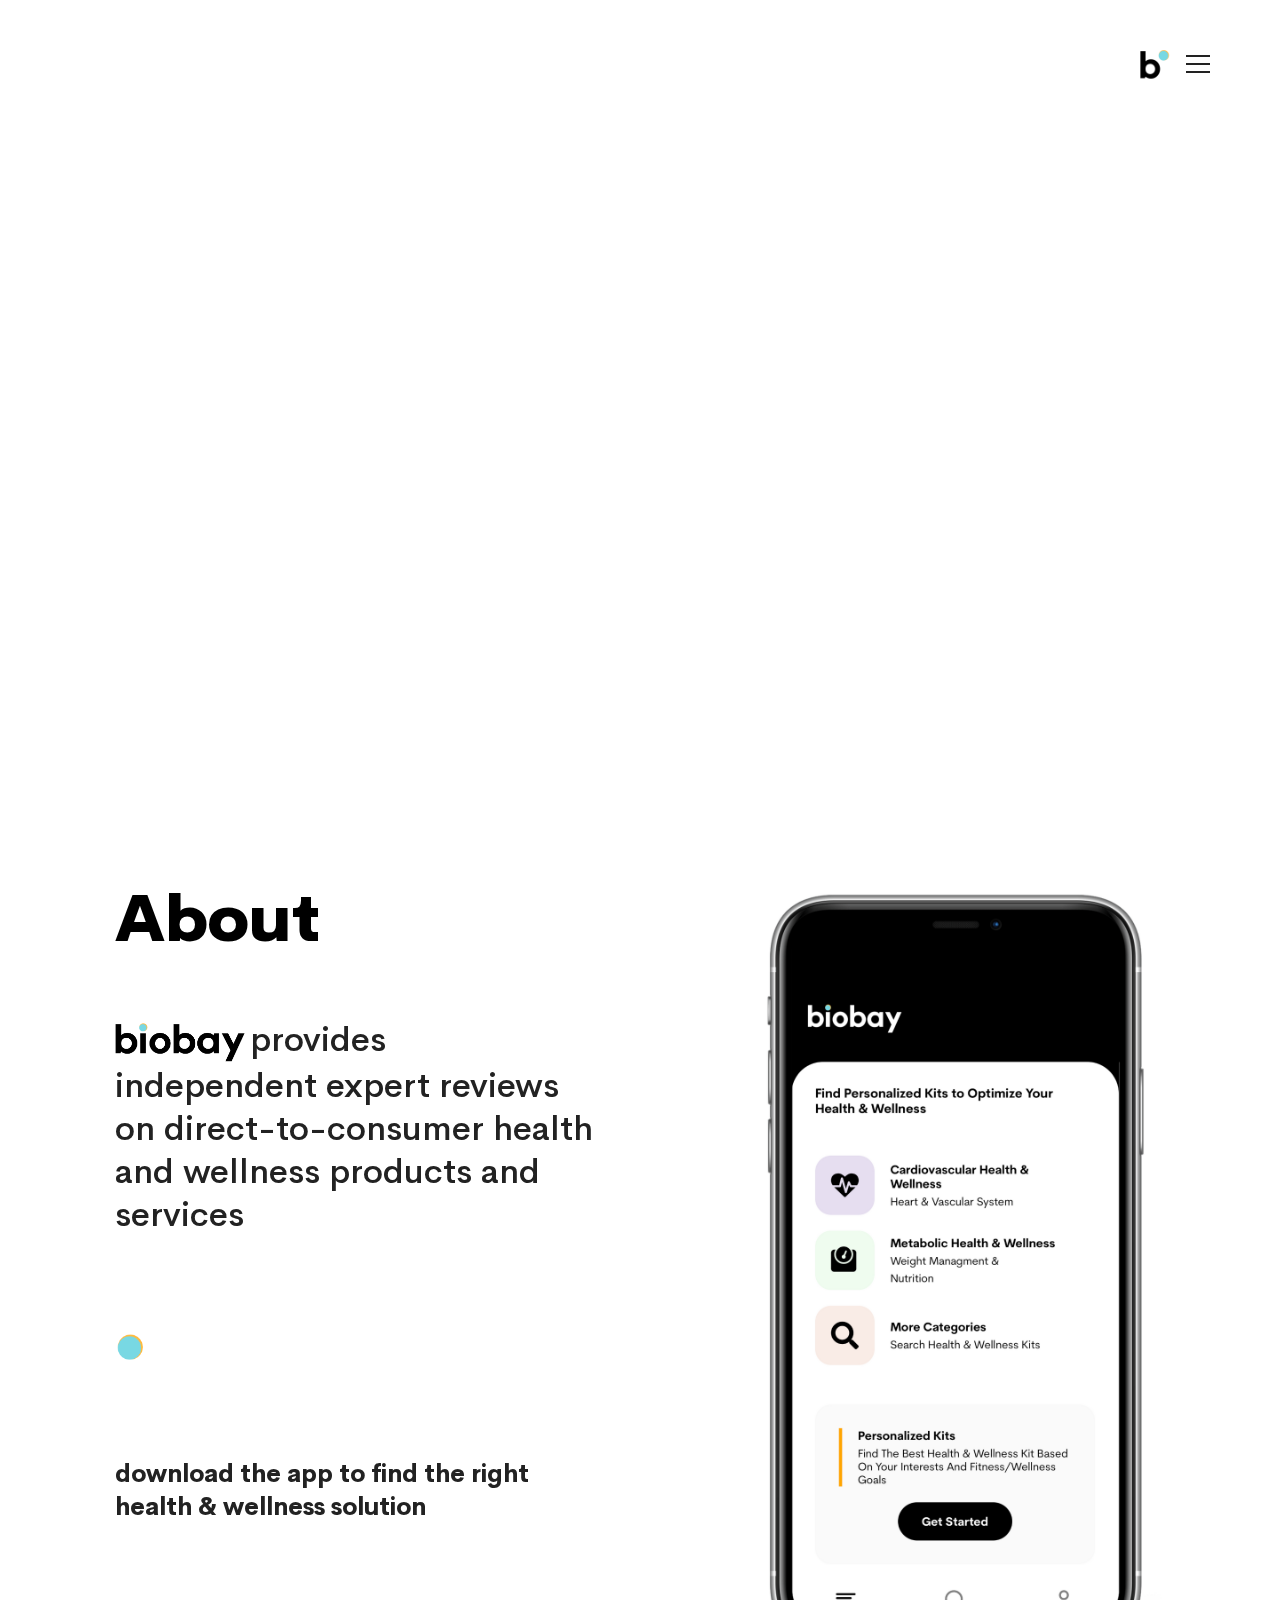
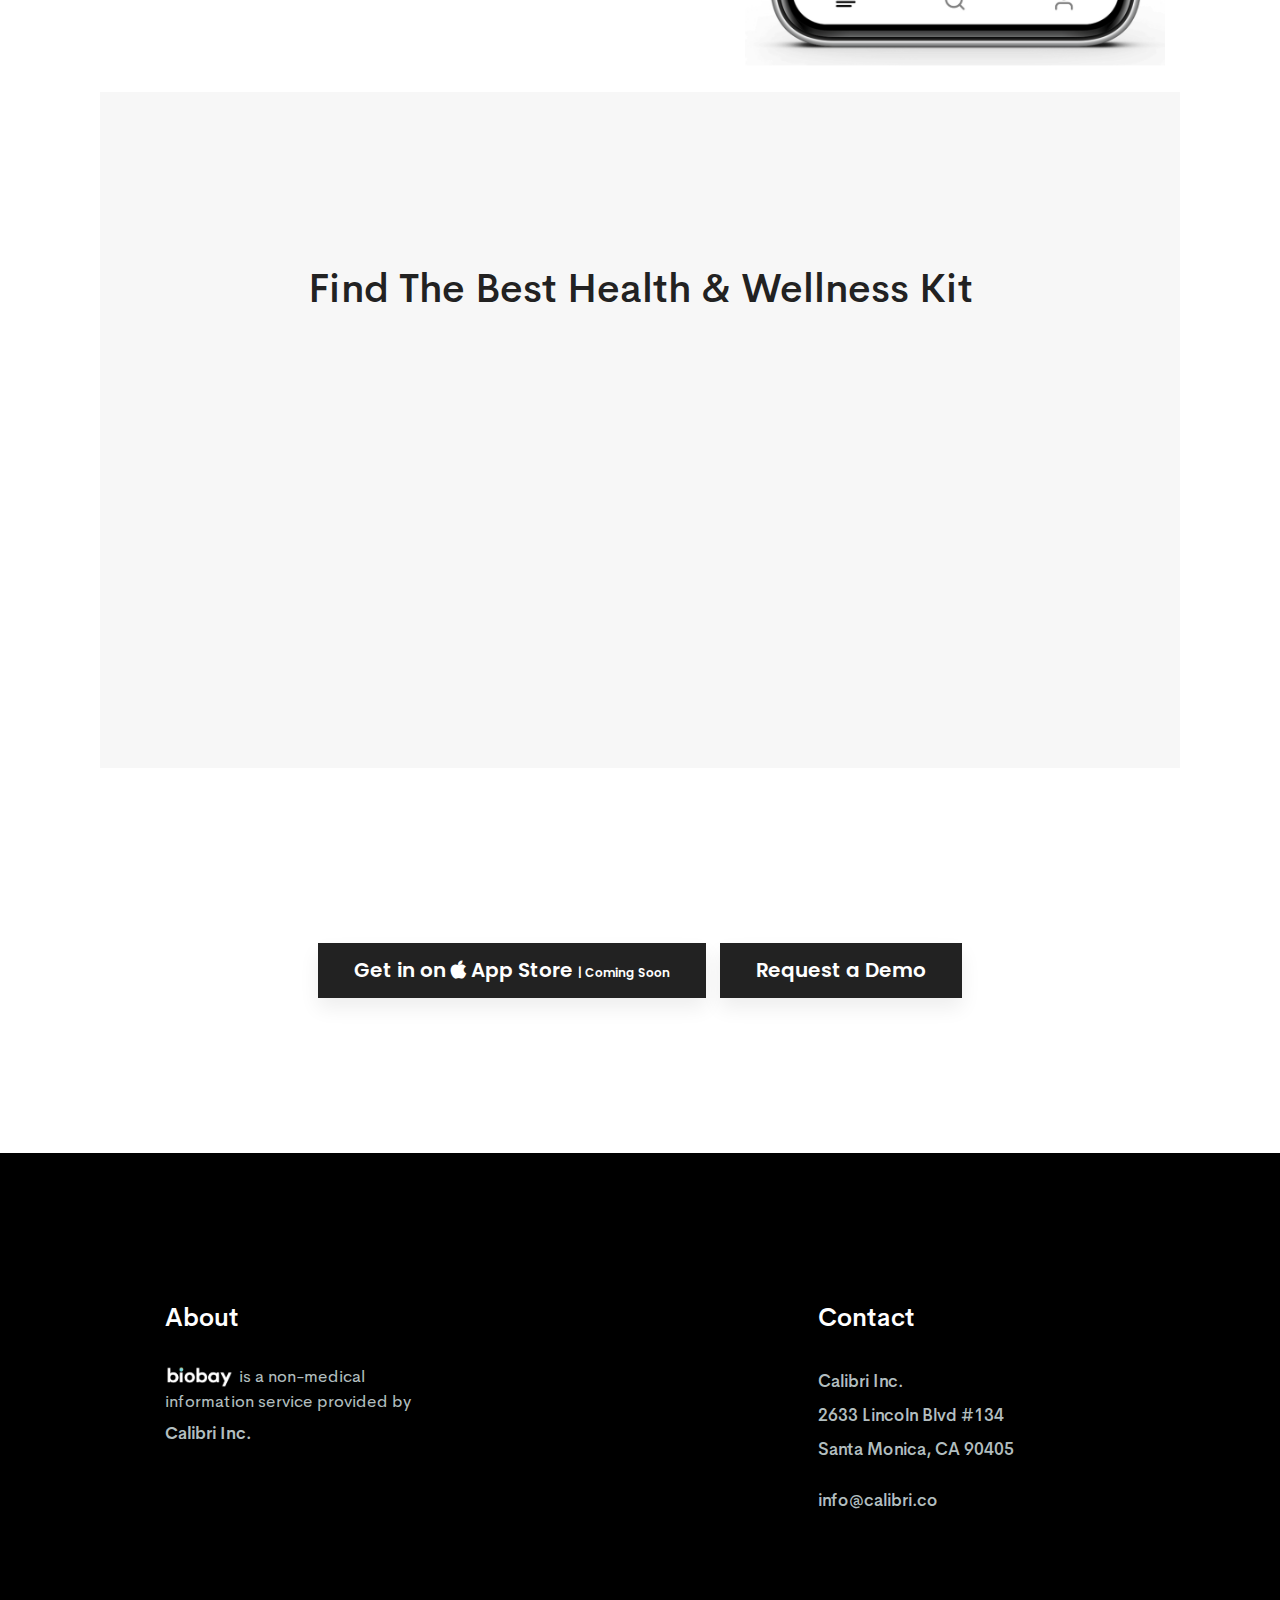
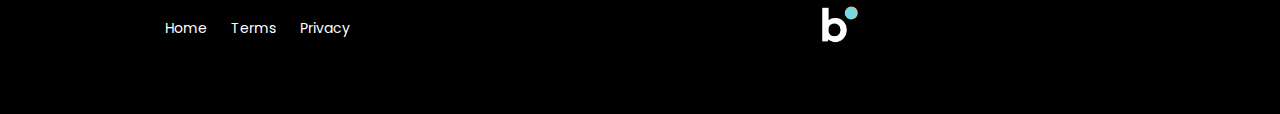
==== index.html @ a36ce8f4 "Update index.html" ====
<!doctype html>
<html class="no-js" lang="zxx">

<head>
    <meta charset="utf-8">
    <meta http-equiv="x-ua-compatible" content="ie=edge">
    <title>biobay</title>
    <meta name="description" content="">
    <meta name="viewport" content="width=device-width, initial-scale=1, shrink-to-fit=no">

    <link rel="shortcut icon" href="img/favicon.ico" type="image/x-icon">
    <link rel="apple-touch-icon" href="img/logo2.png">
    <link href="https://fonts.googleapis.com/css2?family=Montserrat:wght@100;200;300;400;500;600;700;800;900&display=swap" rel="stylesheet">
    <link rel="stylesheet" href="css/bootstrap.min.css">
    <link rel="stylesheet" href="css/revoulation.css">
    <link rel="stylesheet" href="css/plugins.min.css">
    <link rel="stylesheet" href="style.min.css">
</head>

<body class="template-color-10 template-font-3">
    <div id="wrapper" class="wrapper">
      <header class="br_header header-default header-transparent header-bar position-from--top light-logo--version haeder-fixed-width haeder-fixed-150 headroom--sticky headroom headroom--top headroom--bottom header-mega-menu">
            <div class="container-fluid">
                <div class="row">
                    <div class="col-12">
                        <div class="header__wrapper" style='padding:20px'>
                            <div class="header-left">
                            </div>
                              <div class="header-right">
                              <a href="index.html">
                              <img src="img/logo1.png" style="width:40px;height:40px">
                              </a>
                              <div class="manu-hamber hamberger-trigger black-version d-none d-xl-block">
                                    <div>
                                        <i></i>
                                    </div>
                                </div>

                            </div>
                        </div>
                    </div>
                </div>
            </div>
        </header>
        <div class="open-hamberger-wrapper d-none d-lg-block"  style="margin-left:50%;background:black" >
            <div class="page-close light-version"></div>
            <div class="header-default light-logo--version poss_relative">
                <div class="mainmenu-wrapper">
                    <nav class="page_nav">
                    </nav>
                </div>
            </div>
            <div class="offcanvas-extra-info mt--150">
                <div class="row align-items-end">
                    <div class="col-lg-10">
                        <div class="info">
                            <div class="bk-hover mb--40">
                                <h5 class="heading heading-h5 text-white" style="font-size: 45px; line-height: 50px; font-weight: 600;"> About</h5>
                                <div class="bkseparator--20"></div><br><br>
                                <p class="bk_pra font-16" style="font-size: 20px; line-height: 30px; font-weight: 400;font-family:CerebriSans;;color:rgba(228, 244, 246,0.8)"><img src="img/bio.png" style="width:100px;height:33px; position:relative; top:-2px; padding-right:5px"> is a non-medical information service providing independent expert reviews on direct-to-consumer health and wellness products and services.  </p>

                            </div>
                            <br><br>
                            <div class="bk-hover mb--40">
                                <h5 class="heading heading-h5 text-white" style="font-size: 45px; font-family:CerebriSans;line-height: 50px; font-weight: 600;">Contact Us</h5>
                                <div class="bkseparator--20"></div><br><br>
                                <p style="font-size:17px;font-family:CerebriSans; ; color:rgba(228, 244, 246,0.8) ">Calibri Inc.<br> 2633 Lincoln Blvd #134<br> Santa Monica, CA 90405</p>
                                <p class="bk_pra font-16" ><a href="mailto:info@calibri.co?subject=Mail" style="font-size: 20px;font-family:CerebriSans; line-height: 30px; font-weight: 400;; color:rgba(228, 244, 246,0.8)">info@calibri.co</a></p>
                            </div>
                        </div>
                    </div>

                    <div class="col-lg-12">
                        <div class="copyright-right ">
                            <br><br><br><br><br><br>
                            <p class="bk_pra font-16"><img src="img/logo2.png" style="width:40px;height:40px"></p>
                        </div>
                    </div>
                </div>
            </div>
        </div>

        <div class="slider-revoluation">
            <div id="rev_slider_12_1_wrapper" class="rev_slider_wrapper fullwidthbanner-container" data-alias="home-onepage"
                data-source="gallery" style="margin:0px auto;background:transparent;padding:0px;margin-top:0px;margin-bottom:0px;">
                <!-- START REVOLUTION SLIDER 5.4.7 fullwidth mode -->
                <div id="rev_slider_12_1" class="rev_slider fullwidthabanner" style="display:none;" data-version="5.4.7">
                    <ul>
                        <!-- SLIDE  -->
                        <li data-index="rs-22" data-transition="fade" data-slotamount="default" data-hideafterloop="0"
                            data-hideslideonmobile="off" data-easein="default" data-easeout="default" data-masterspeed="300"
                            data-rotate="0" data-saveperformance="off" data-title="Slide" data-param1="" data-param2=""
                            data-param3="" data-param4="" data-param5="" data-param6="" data-param7="" data-param8=""
                            data-param9="" data-param10="" data-description="">
                            <!-- MAIN IMAGE -->
                            <img src="img/revoulation/transparent.png" data-bgcolor='#ffffff' style='background:#ffffff'
                                alt="" data-bgposition="center center" data-bgfit="cover" data-bgrepeat="no-repeat"
                                class="rev-slidebg" data-no-retina>
                            <!-- LAYERS -->

                            <!-- LAYER NR. 1 -->
                            <div class="tp-caption scroll-bt-100    smooth-scroll-link rev_group" id="slide-22-layer-5" data-x="['left','left','left','center']"
                                data-hoffset="['150','150','50','0']" data-y="['bottom','bottom','bottom','bottom']"
                                data-voffset="['50','50','50','50']" data-width="175" data-height="36" data-whitespace="normal"
                                data-type="group" data-actions='' data-basealign="slide" data-responsive_offset="off"
                                data-responsive="off" data-frames='[{"delay":1000,"speed":1500,"frame":"0","from":"y:50px;opacity:0;","to":"o:1;","ease":"Power3.easeInOut"},{"delay":"wait","speed":300,"frame":"999","to":"opacity:0;","ease":"Power3.easeInOut"}]'
                                data-margintop="[0,0,0,0]" data-marginright="[0,0,0,0]" data-marginbottom="[0,0,0,0]"
                                data-marginleft="[0,0,0,0]" data-textAlign="['inherit','inherit','inherit','inherit']"
                                data-paddingtop="[0,0,0,0]" data-paddingright="[0,0,0,0]" data-paddingbottom="[0,0,0,0]"
                                data-paddingleft="[0,0,0,0]" style="z-index: 7; min-width: 175px; max-width: 175px; max-width: 36px; max-width: 36px; white-space: normal; font-size: 20px; line-height: 22px; font-weight: 400; color: #ffffff; letter-spacing: 0px;cursor:pointer;text-decoration: none;">
                                <!-- LAYER NR. 2 -->
                                <div class="tp-caption  " id="slide-22-layer-6" data-x="['left','left','left','left']"
                                    data-hoffset="['0','0','0','0']" data-y="['middle','middle','middle','middle']"
                                    data-voffset="['0','0','0','0']" data-width="135" data-height="none"
                                    data-whitespace="normal" data-type="text" data-responsive_offset="off"
                                    data-responsive="off" data-frames='[{"delay":"+0","speed":300,"frame":"0","from":"opacity:0;","to":"o:1;","ease":"Power3.easeInOut"},{"delay":"wait","speed":300,"frame":"999","to":"opacity:0;","ease":"Power3.easeInOut"}]'
                                    data-margintop="[0,0,0,0]" data-marginright="[0,0,0,0]" data-marginbottom="[0,0,0,0]"
                                    data-marginleft="[0,0,0,0]" data-textAlign="['inherit','inherit','inherit','inherit']"
                                    data-paddingtop="[0,0,0,0]" data-paddingright="[0,0,0,0]" data-paddingbottom="[0,0,0,0]"
                                    data-paddingleft="[0,0,0,0]" style="z-index: 8; min-width: 135px; max-width: 135px; white-space: normal; font-size: 18px; line-height: 25px; font-weight: 600; color: #222222; letter-spacing: 0px;">scroll for
                                     more </div>

                                <!-- LAYER NR. 3 -->
                                <div class="tp-caption  " id="slide-22-layer-7" data-x="['right','right','right','right']"
                                    data-hoffset="['0','0','0','0']" data-y="['middle','middle','middle','middle']"
                                    data-voffset="['0','0','0','0']" data-width="none" data-height="none"
                                    data-whitespace="normal" data-type="image" data-responsive_offset="off"
                                    data-responsive="off" data-frames='[{"delay":"+0","speed":300,"frame":"0","from":"opacity:0;","to":"o:1;","ease":"Power3.easeInOut"},{"delay":"wait","speed":300,"frame":"999","to":"opacity:0;","ease":"Power3.easeInOut"}]'
                                    data-margintop="[0,0,0,0]" data-marginright="[0,0,0,0]" data-marginbottom="[0,0,0,0]"
                                    data-marginleft="[0,0,0,0]" data-textAlign="['inherit','inherit','inherit','inherit']"
                                    data-paddingtop="[0,0,0,0]" data-paddingright="[0,0,0,0]" data-paddingbottom="[0,0,0,0]"
                                    data-paddingleft="[0,0,0,0]" style="z-index: 9;"><img src="img/revoulation/dark-mouse-icon.png"
                                        alt="" data-ww="['22px','22px','22px','22px']" data-hh="['36px','36px','36px','36px']"
                                        data-no-retina> </div>
                            </div>

                            <!-- LAYER NR. 4 -->
                            <div class="tp-caption     rev_group" id="slide-22-layer-9" data-x="['right','right','right','right']"
                                data-hoffset="['150','150','30','30']" data-y="['top','top','top','top']" data-voffset="['150','150','150','205']"
                                data-width="199" data-height="151" data-whitespace="nowrap" data-type="group"
                                data-basealign="slide" data-responsive_offset="off" data-responsive="off" data-frames='[{"delay":800,"speed":1500,"frame":"0","from":"y:50px;opacity:0;","to":"o:1;","ease":"Power3.easeInOut"},{"delay":"wait","speed":300,"frame":"999","to":"opacity:0;","ease":"Power3.easeInOut"}]'
                                data-margintop="[0,0,0,0]" data-marginright="[0,0,0,0]" data-marginbottom="[0,0,0,0]"
                                data-marginleft="[0,0,0,0]" data-textAlign="['inherit','inherit','inherit','inherit']"
                                data-paddingtop="[0,0,0,0]" data-paddingright="[0,0,0,0]" data-paddingbottom="[0,0,0,0]"
                                data-paddingleft="[0,0,0,0]" style="z-index: 10; min-width: 199px; max-width: 199px; max-width: 151px; max-width: 151px; white-space: nowrap; font-size: 20px; line-height: 22px; font-weight: 400; color: #ffffff; letter-spacing: 0px;">
                                <!-- LAYER NR. 5 -->



                            </div>

                            <!-- LAYER NR. 7 -->
                            <div class="tp-caption   tp-resizeme" id="slide-22-layer-12" data-x="['right','right','right','right']"
                                data-hoffset="['62','51','40','40']" data-y="['top','top','top','top']" data-voffset="['-440','-243','-213','-213']"
                                data-width="none" data-height="none" data-whitespace="nowrap" data-type="image"
                                data-basealign="slide" data-responsive_offset="on" data-frames='[{"delay":350,"speed":1500,"frame":"0","from":"y:-50px;opacity:0;","to":"o:1;","ease":"Power3.easeInOut"},{"delay":"wait","speed":300,"frame":"999","to":"opacity:0;","ease":"Power3.easeInOut"}]'
                                data-textAlign="['inherit','inherit','inherit','inherit']" data-paddingtop="[0,0,0,0]"
                                data-paddingright="[0,0,0,0]" data-paddingbottom="[0,0,0,0]" data-paddingleft="[0,0,0,0]"
                                style="z-index: 5;"><img src="img/revoulation/slider-home-onepage-slide-01-image-02.png"
                                    alt="" data-ww="['1414px','825px','748px','748px']" data-hh="['958px','559px','507px','507px']"
                                    data-no-retina>
                            </div>

                            <!-- LAYER NR. 8 -->
                            <div class="tp-caption   tp-resizeme" id="slide-22-layer-4" data-x="['center','center','center','center']"
                                data-hoffset="['1','1','1','1']" data-y="['middle','middle','middle','middle']"
                                data-voffset="['0','0','0','0']" data-width="none" data-height="none" data-whitespace="normal"
                                data-type="image" data-basealign="slide" data-responsive_offset="on" data-frames='[{"delay":350,"speed":1500,"frame":"0","from":"z:0;rX:0;rY:0;rZ:0;sX:0.9;sY:0.9;skX:0;skY:0;opacity:0;","to":"o:1;","ease":"Power3.easeInOut"},{"delay":"wait","speed":300,"frame":"999","to":"opacity:0;","ease":"Power3.easeInOut"}]'
                                data-textAlign="['inherit','inherit','inherit','inherit']" data-paddingtop="[0,0,0,0]"
                                data-paddingright="[0,0,0,0]" data-paddingbottom="[0,0,0,0]" data-paddingleft="[0,0,0,0]"
                                style="z-index: 6;">
                                <!-- <div class="rs-looped rs-wave" data-speed="2" data-angle="0" data-radius="10" -->
                                    <!-- data-origin="50% 50%"><img src="img/revoulation/slider-home-onepage-slide-01-image-01.png" -->
                                        <!-- alt="" data-ww="['703px','346px','346px','346px']" data-hh="['703px','346px','346px','346px']" -->
                                        <!-- data-no-retina> -->
                                <!-- </div> -->
                            </div>

                            <!-- LAYER NR. 9 -->
                            <div class="tp-caption  " id="slide-22-layer-3" data-x="['left','left','left','left']"
                                data-hoffset="['150','150','30','49']" data-y="['top','top','top','top']" data-voffset="['125','125','125','66']"
                                data-fontsize="['120','90','60','40']" data-lineheight="['150','112','75','50']"
                                data-width="['470','470','288','288']" data-height="none" data-whitespace="normal"
                                data-type="text" data-basealign="slide" data-responsive_offset="off" data-responsive="off"
                                data-frames='[{"delay":600,"speed":1500,"frame":"0","from":"x:-50px;opacity:0;","to":"o:1;","ease":"Power3.easeInOut"},{"delay":"wait","speed":300,"frame":"999","to":"opacity:0;","ease":"Power3.easeInOut"}]'
                                data-textAlign="['inherit','inherit','inherit','inherit']" data-paddingtop="[0,0,0,0]"
                                data-paddingright="[0,0,0,0]" data-paddingbottom="[0,0,0,0]" data-paddingleft="[0,0,0,0]"
                                style="z-index: 13; "><img src="img/biobay2.png" data-ww="['400px','400px','400px','400px']" data-hh="['135px','135px','135px','135px']"
                                data-no-retina>
                                </div>

                            <!-- LAYER NR. 10 -->
                            <div class="tp-caption  " id="slide-22-layer-13" data-x="['right','right','right','right']"
                                data-hoffset="['150','150','50','19']" data-y="['bottom','bottom','bottom','bottom']"
                                data-voffset="['190','190','240','239']" data-width="['400','400','360','360']"
                                data-height="none" data-whitespace="normal" data-type="text" data-basealign="slide"
                                data-responsive_offset="off" data-responsive="off" data-frames='[{"delay":1200,"speed":1500,"frame":"0","from":"y:50px;opacity:0;","to":"o:1;","ease":"Power3.easeInOut"},{"delay":"wait","speed":300,"frame":"999","to":"opacity:0;","ease":"Power3.easeInOut"}]'
                                data-textAlign="['right','right','right','right']" data-paddingtop="[0,0,0,0]"
                                data-paddingright="[0,0,0,0]" data-paddingbottom="[0,0,0,0]" data-paddingleft="[0,0,0,0]"
                                style="z-index: 14; min-width: 400px; max-width: 400px; white-space: normal; font-size: 24px; line-height: 33px; font-weight: 700; color: #222222; letter-spacing: 0px;font-family:CerebriSans;">
                                taking control of your health & wellness begins with reliable information</div>

                            <!-- LAYER NR. 11 -->

                        </li>
                    </ul>
                    <div class="tp-bannertimer tp-bottom" style="visibility: hidden !important;"></div>
                </div>
            </div>

        </div>
        <!-- End Slider Area -->

          <main class="page-content">
            <div class="brook-icon-boxes-area plr--100 plr_lg--50 plr_md--50 plr_sm--5" style="background:white">
                <div id ='product'style="background:white" >

                <div class="container" >
                  <div class="row">
                      <div class="col-lg-7 col-md-7" >
                          <div class="content" >
                              <h3 class="heading heading-h6 third-color "><span style="font-size: 65px; line-height: 70px; font-weight: 900;; color:black;font-family:CerebriSans">About</span></h3><br>
                              <div class="title mt--40 mb--50" >
                                  <h3 class="heading heading-h2 " style=";width:80%"> <span  style="font-size: 34px; line-height: 43px; font-weight: 500; color: #222222; letter-spacing: 0px;font-family:CerebriSans">
                                    <img src="img/biobay.png" style="width:135px;height:43px; position:relative; top:-2px; padding-right:5px">provides independent expert reviews on direct-to-consumer health and wellness products and services </span></h3><br> <br> <br> <br>
                                  <div >
                                    <img src="img/ball.png" style="width:30px;height:30px">
                                  </div><br> <br> <br> <br>
                                  <h3 class="heading heading-h2 " style=";width:80%"> <span  style="font-family:CerebriSans; line-height: 33px;letter-spacing: 0px;font-weight: 800;font-size:24px; "> download the app to find the right health & wellness solution</span></h3><br>
                        </div>
                          </div>
                      </div>
                        <!-- <div class="col-lg-2 col-md-2"></div> -->
                      <div class="col-lg-5 col-md-5 d-none d-md-block" >
                           <!-- <div class="thumbnail " > -->
                            <img src="img/phone.png" alt="multi-purpose">
                        <!-- </div> -->
                      </div>
                  </div>
                  </div>
                </div>
            </div>
            <br>
            <!-- Start Icon Boxes -->
            <div class="brook-icon-boxes-area plr--100 plr_lg--50 plr_md--50 plr_sm--5">
                <div class="ptb--150 ptb-md--80 ptb-sm--80 bg_color--15">
                    <div class="container">


                        <div class="row">
                            <div class="col-lg-12">
                                <div class="col-lg-12">
                                    <div class="brook-section-title text-center mb--80">
                                        <!-- <h6 class="heading headin-h6 letter-spacing-3 theme-color CerebriSans-font" ><span style="font-family:CerebriSans; line-height: 33px;letter-spacing: 0px;font-weight: 800;font-size:24px;color:black; color:white; background:black;padding:2px">  features  </span></h6> -->
                                        <div class="bkseparator--25"></div>
                                        <h2 class="heading heading-h2 CerebriSans-font" ><span  style="font-size: 40px; line-height: 43px; font-weight: 500; color: #222222; letter-spacing: 0px;font-family:CerebriSans; text-transform:capitalize">find the best health & wellness kit</span></h2><br>
                                    </div>
                                </div>
                            </div>
                        </div>
                        <div class="row">
                            <div class="col-12">
                                <div class="row">
                                    <!-- Start Single Icon Boxes -->
                                    <div class="col-lg-4 col-md-6 col-sm-6 col-12 wow move-up">
                                        <div class="icon-box text-center no-border bg-transparant plr--50 plr_lg--20 plr_sm--5 plr_md--20">
                                            <div class="inner">
                                                <div class="icon">
                                                  <svg xmlns="http://www.w3.org/2000/svg" width="36" height="36" fill="#fc8621" class="bi bi-journal-check" viewBox="0 0 16 16">
                                                    <path d="M3 0h10a2 2 0 0 1 2 2v12a2 2 0 0 1-2 2H3a2 2 0 0 1-2-2v-1h1v1a1 1 0 0 0 1 1h10a1 1 0 0 0 1-1V2a1 1 0 0 0-1-1H3a1 1 0 0 0-1 1v1H1V2a2 2 0 0 1 2-2z"/>
                                                    <path d="M1 5v-.5a.5.5 0 0 1 1 0V5h.5a.5.5 0 0 1 0 1h-2a.5.5 0 0 1 0-1H1zm0 3v-.5a.5.5 0 0 1 1 0V8h.5a.5.5 0 0 1 0 1h-2a.5.5 0 0 1 0-1H1zm0 3v-.5a.5.5 0 0 1 1 0v.5h.5a.5.5 0 0 1 0 1h-2a.5.5 0 0 1 0-1H1z"/>
                                                    <path fill-rule="evenodd" d="M10.854 6.146a.5.5 0 0 1 0 .708l-3 3a.5.5 0 0 1-.708 0l-1.5-1.5a.5.5 0 1 1 .708-.708L7.5 8.793l2.646-2.647a.5.5 0 0 1 .708 0z"/>
                                                  </svg>
                                                </div>
                                                <div class="content">
                                                    <h5 class="heading heading-h5" style="font-family:CerebriSans; font-size:20px">curated collection of commercially available health & wellness kits and services</h5>

                                                </div>
                                            </div>
                                        </div>
                                    </div>
                                    <!-- End Single Icon Boxes -->

                                    <!-- Start Single Icon Boxes -->
                                    <div class="col-lg-4 col-md-6 col-sm-6 col-12 wow move-up mt_mobile--30">
                                        <div class="icon-box text-center no-border bg-transparant plr--50 plr_lg--20 plr_sm--5 plr_md--20">
                                            <div class="inner">
                                                <div class="icon">
                                                  <svg xmlns="http://www.w3.org/2000/svg" width="36" height="36" fill="#fc8621" class="bi bi-star" viewBox="0 0 16 16">
                                                    <path fill-rule="evenodd" d="M2.866 14.85c-.078.444.36.791.746.593l4.39-2.256 4.389 2.256c.386.198.824-.149.746-.592l-.83-4.73 3.523-3.356c.329-.314.158-.888-.283-.95l-4.898-.696L8.465.792a.513.513 0 0 0-.927 0L5.354 5.12l-4.898.696c-.441.062-.612.636-.283.95l3.523 3.356-.83 4.73zm4.905-2.767l-3.686 1.894.694-3.957a.565.565 0 0 0-.163-.505L1.71 6.745l4.052-.576a.525.525 0 0 0 .393-.288l1.847-3.658 1.846 3.658a.525.525 0 0 0 .393.288l4.052.575-2.906 2.77a.564.564 0 0 0-.163.506l.694 3.957-3.686-1.894a.503.503 0 0 0-.461 0z"/>
                                                  </svg>
                                                </div>
                                                <div class="content">
                                                    <h5 class="heading heading-h5" style="font-family:CerebriSans; font-size:20px; ">evaluated by PhD-level scientists, <br>reviewed by fellow consumers</h5>
                                                </div>
                                            </div>
                                        </div>
                                    </div>
                                    <!-- End Single Icon Boxes -->

                                    <!-- Start Single Icon Boxes -->
                                    <div class="col-lg-4 col-md-6 col-sm-6 col-12 wow move-up mt_sm--30">
                                        <div class="icon-box text-center no-border bg-transparant plr--50 plr_lg--20 plr_sm--5 plr_md--20">
                                            <div class="inner">
                                                <div class="icon">
                                                  <svg xmlns="http://www.w3.org/2000/svg" width="36" height="36" fill="#fc8621" class="bi bi-person-bounding-box" viewBox="0 0 16 16">
                                                    <path fill-rule="evenodd" d="M1.5 1a.5.5 0 0 0-.5.5v3a.5.5 0 0 1-1 0v-3A1.5 1.5 0 0 1 1.5 0h3a.5.5 0 0 1 0 1h-3zM11 .5a.5.5 0 0 1 .5-.5h3A1.5 1.5 0 0 1 16 1.5v3a.5.5 0 0 1-1 0v-3a.5.5 0 0 0-.5-.5h-3a.5.5 0 0 1-.5-.5zM.5 11a.5.5 0 0 1 .5.5v3a.5.5 0 0 0 .5.5h3a.5.5 0 0 1 0 1h-3A1.5 1.5 0 0 1 0 14.5v-3a.5.5 0 0 1 .5-.5zm15 0a.5.5 0 0 1 .5.5v3a1.5 1.5 0 0 1-1.5 1.5h-3a.5.5 0 0 1 0-1h3a.5.5 0 0 0 .5-.5v-3a.5.5 0 0 1 .5-.5z"/>
                                                    <path fill-rule="evenodd" d="M3 14s-1 0-1-1 1-4 6-4 6 3 6 4-1 1-1 1H3zm5-6a3 3 0 1 0 0-6 3 3 0 0 0 0 6z"/>
                                                  </svg>
                                                </div>
                                                <div class="content">
                                                    <h5 class="heading heading-h5" style="font-family:CerebriSans; font-size:20px">personalized selection of health & wellness kits that mach your interest and fitness goals <br></h5>
                                                </div>
                                            </div>
                                        </div>
                                    </div>
                                    <!-- End Single Icon Boxes -->
                                </div>
                            </div>
                        </div>
                    </div>
                </div>
            </div>
            <!-- End Icon Boxes -->




            <div class="brook-testimonial-area ptb--150 ptb-md--80 ptb-sm--80 slick-arrow-hover" >

                  <div class="col-md-12" align="center" style="margin-top:20px;" id='download'>
                    <a class="brook-btn bk-btn-dark btn-sd-size  space-between" href="#"><span style="font-size:20px; color:white ">Get in on <i class="fab fa-apple"></i>
                      App Store <span style="font-size:12px">| Coming Soon</span><span></a>
                    <a class="brook-btn bk-btn-dark btn-sd-size space-between" href="mailto:info@calibri.co?subject=Demo" ><span style="font-size:20px; color:white ">Request a Demo </span></a></div>
            </div>
            </main>

            <footer id="bk-footer" class="page-footer bg_color--3 pl--150 pr--150 pl_lg--30 pr_lg--30 pl_md--30 pr_md--30 pl_sm--5 pr_sm--5">
              <div class="bk-footer-inner pt--150 pb--30 pt_sm--100">
                  <div class="container">
                      <div class="row">
                          <div class="col-lg-8 col-md-8 col-sm-8 col-12">
                              <div class="footer-widget text-var--2">
                                  <h2 class="widgettitle" style="font-size:25px; font-family:CerebriSans; ">About</h2>
                                  <p style="font-size:17px; font-family:CerebriSans;  color:rgba(228, 244, 246,0.8) "><img src="img/bio.png" style="width:70px;height:23px; position:relative; top:-2px; padding-right:2px"> is a non-medical <br>information service provided by<br> <a href='https://calibri.co/' style="font-size:17px; line-height: 40px; font-weight:600; color:rgba(228, 244, 246,0.8) ">Calibri Inc.</a></p>
                                </div>
                          </div>
                          <div class="col-lg-4 col-md-4 col-sm-4 col-12 mt_md--40 mt_sm--40">
                              <div class="footer-widget text-var--2 menu--contact">
                                  <h2 class="widgettitle"style="font-size:25px; font-family:CerebriSans; ">Contact</h2>
                                  <div class="footer-address">
                                      <div class="bk-hover">
                                          <p style="font-size:17px;font-family:CerebriSans; ; color:rgba(228, 244, 246,0.8) ">Calibri Inc.<br> 2633 Lincoln Blvd #134<br> Santa Monica, CA 90405</p>
                                          <br>
                                          <p > <a href="mailto:info@calibri.co?subject=Mail" style="font-size:17px;font-family:CerebriSans  ; color:rgba(228, 244, 246,0.8) ">info@calibri.co</a></p>
                                      </div>
                                  </div>
                              </div>
                          </div>
                    </div>
                  </div>
              </div>
                <div class="copyright ptb--50 text-var-2">
                  <div class="container">
                      <div class="row align-items-center">
                          <div class="col-lg-8 col-md-8 col-sm-12 col-12">
                              <div class="copyright-left text-md-left text-center">
                                  <ul class="bk-copyright-menu d-flex bk-hover justify-content-center justify-content-md-start flex-wrap flex-sm-nowrap" style=" ">
                                      <li><a href="index.html">Home</a></li>
                                      <li><a href="terms.html">Terms</a></li>
                                      <li><a href="privacy.html">Privacy</a></li>
                                  </ul>
                              </div>
                          </div>
                          <div class="col-lg-4 col-md-4 col-sm-12 col-12">
                              <div  align='left'>
                                  <p><img src="img/logox.png" style="width:50px;height:50px; position:relative;left:-5px"></p>
                              </div>
                          </div>
                      </div>
                  </div>
              </div>
          </footer>
      </div>

    <script src="js/vendor/vendor.min.js"></script>
    <script src="js/plugins.min.js"></script>
    <script src="js/revolution.tools.min.js"></script>
    <script src="js/revolution.extension.min.js"></script>
    <script src="js/main.js"></script>
    <script src="js/revoulation.js"></script>

</body>
</html>
---- css/revoulation.css ----
/*-----------------------------------------------------------------------------

-	Revolution Slider 5.0 Default Style Settings -

Screen Stylesheet

version:   	5.4.5
date:      	15/05/17
author:		themepunch
email:     	info@themepunch.com
website:   	http://www.themepunch.com
-----------------------------------------------------------------------------*/
#debungcontrolls,.debugtimeline{width:100%;box-sizing:border-box}.rev_column,.rev_column .tp-parallax-wrap,.tp-svg-layer svg{vertical-align:top}#debungcontrolls{z-index:100000;position:fixed;bottom:0;height:auto;background:rgba(0,0,0,.6);padding:10px}.debugtimeline{height:10px;position:relative;margin-bottom:3px;display:none;white-space:nowrap}.debugtimeline:hover{height:15px}.the_timeline_tester{background:#e74c3c;position:absolute;top:0;left:0;height:100%;width:0}.rs-go-fullscreen{position:fixed!important;width:100%!important;height:100%!important;top:0!important;left:0!important;z-index:9999999!important;background:#fff!important}.debugtimeline.tl_slide .the_timeline_tester{background:#f39c12}.debugtimeline.tl_frame .the_timeline_tester{background:#3498db}.debugtimline_txt{color:#fff;font-weight:400;font-size:7px;position:absolute;left:10px;top:0;white-space:nowrap;line-height:10px}.rtl{direction:rtl}@font-face{font-family:revicons;src:url(../fonts/revicons/revicons.eot?5510888);src:url(../fonts/revicons/revicons.eot?5510888#iefix) format('embedded-opentype'),url(../fonts/revicons/revicons.woff?5510888) format('woff'),url(../fonts/revicons/revicons.ttf?5510888) format('truetype'),url(../fonts/revicons/revicons.svg?5510888#revicons) format('svg');font-weight:400;font-style:normal}[class*=" revicon-"]:before,[class^=revicon-]:before{font-family:revicons;font-style:normal;font-weight:400;speak:none;display:inline-block;text-decoration:inherit;width:1em;margin-right:.2em;text-align:center;font-variant:normal;text-transform:none;line-height:1em;margin-left:.2em}.revicon-search-1:before{content:'\e802'}.revicon-pencil-1:before{content:'\e831'}.revicon-picture-1:before{content:'\e803'}.revicon-cancel:before{content:'\e80a'}.revicon-info-circled:before{content:'\e80f'}.revicon-trash:before{content:'\e801'}.revicon-left-dir:before{content:'\e817'}.revicon-right-dir:before{content:'\e818'}.revicon-down-open:before{content:'\e83b'}.revicon-left-open:before{content:'\e819'}.revicon-right-open:before{content:'\e81a'}.revicon-angle-left:before{content:'\e820'}.revicon-angle-right:before{content:'\e81d'}.revicon-left-big:before{content:'\e81f'}.revicon-right-big:before{content:'\e81e'}.revicon-magic:before{content:'\e807'}.revicon-picture:before{content:'\e800'}.revicon-export:before{content:'\e80b'}.revicon-cog:before{content:'\e832'}.revicon-login:before{content:'\e833'}.revicon-logout:before{content:'\e834'}.revicon-video:before{content:'\e805'}.revicon-arrow-combo:before{content:'\e827'}.revicon-left-open-1:before{content:'\e82a'}.revicon-right-open-1:before{content:'\e82b'}.revicon-left-open-mini:before{content:'\e822'}.revicon-right-open-mini:before{content:'\e823'}.revicon-left-open-big:before{content:'\e824'}.revicon-right-open-big:before{content:'\e825'}.revicon-left:before{content:'\e836'}.revicon-right:before{content:'\e826'}.revicon-ccw:before{content:'\e808'}.revicon-arrows-ccw:before{content:'\e806'}.revicon-palette:before{content:'\e829'}.revicon-list-add:before{content:'\e80c'}.revicon-doc:before{content:'\e809'}.revicon-left-open-outline:before{content:'\e82e'}.revicon-left-open-2:before{content:'\e82c'}.revicon-right-open-outline:before{content:'\e82f'}.revicon-right-open-2:before{content:'\e82d'}.revicon-equalizer:before{content:'\e83a'}.revicon-layers-alt:before{content:'\e804'}.revicon-popup:before{content:'\e828'}.rev_slider_wrapper{position:relative;z-index:0;width:100%}.rev_slider{position:relative;overflow:visible}.entry-content .rev_slider a,.rev_slider a{box-shadow:none}.tp-overflow-hidden{overflow:hidden!important}.group_ov_hidden{overflow:hidden}.rev_slider img,.tp-simpleresponsive img{max-width:none!important;transition:none;margin:0;padding:0;border:none}.rev_slider .no-slides-text{font-weight:700;text-align:center;padding-top:80px}.rev_slider>ul,.rev_slider>ul>li,.rev_slider>ul>li:before,.rev_slider_wrapper>ul,.tp-revslider-mainul>li,.tp-revslider-mainul>li:before,.tp-simpleresponsive>ul,.tp-simpleresponsive>ul>li,.tp-simpleresponsive>ul>li:before{list-style:none!important;position:absolute;margin:0!important;padding:0!important;overflow-x:visible;overflow-y:visible;background-image:none;background-position:0 0;text-indent:0;top:0;left:0}.rev_slider>ul>li,.rev_slider>ul>li:before,.tp-revslider-mainul>li,.tp-revslider-mainul>li:before,.tp-simpleresponsive>ul>li,.tp-simpleresponsive>ul>li:before{visibility:hidden}.tp-revslider-mainul,.tp-revslider-slidesli{padding:0!important;margin:0!important;list-style:none!important}.fullscreen-container,.fullwidthbanner-container{padding:0;position:relative}.rev_slider li.tp-revslider-slidesli{position:absolute!important}.tp-caption .rs-untoggled-content{display:block}.tp-caption .rs-toggled-content{display:none}.rs-toggle-content-active.tp-caption .rs-toggled-content{display:block}.rs-toggle-content-active.tp-caption .rs-untoggled-content{display:none}.rev_slider .caption,.rev_slider .tp-caption{position:relative;visibility:hidden;white-space:nowrap;display:block;-webkit-font-smoothing:antialiased!important;z-index:1}.rev_slider .caption,.rev_slider .tp-caption,.tp-simpleresponsive img{-moz-user-select:none;-khtml-user-select:none;-webkit-user-select:none;-o-user-select:none}.rev_slider .tp-mask-wrap .tp-caption,.rev_slider .tp-mask-wrap :last-child,.wpb_text_column .rev_slider .tp-mask-wrap .tp-caption,.wpb_text_column .rev_slider .tp-mask-wrap :last-child{margin-bottom:0}.tp-svg-layer svg{width:100%;height:100%;position:relative}.tp-carousel-wrapper{cursor:url(openhand.cur),move}.tp-carousel-wrapper.dragged{cursor:url(closedhand.cur),move}.tp_inner_padding{box-sizing:border-box;max-height:none!important}.tp-caption.tp-layer-selectable{-moz-user-select:all;-khtml-user-select:all;-webkit-user-select:all;-o-user-select:all}.tp-caption.tp-hidden-caption,.tp-forcenotvisible,.tp-hide-revslider,.tp-parallax-wrap.tp-hidden-caption{visibility:hidden!important;display:none!important}.rev_slider audio,.rev_slider embed,.rev_slider iframe,.rev_slider object,.rev_slider video{max-width:none!important}.tp-element-background{position:absolute;top:0;left:0;width:100%;height:100%;z-index:0}.tp-blockmask,.tp-blockmask_in,.tp-blockmask_out{position:absolute;top:0;left:0;width:100%;height:100%;background:#fff;z-index:1000;transform:scaleX(0) scaleY(0)}.tp-parallax-wrap{transform-style:preserve-3d}.rev_row_zone{position:absolute;width:100%;left:0;box-sizing:border-box;min-height:50px;font-size:0}.rev_column_inner,.rev_slider .tp-caption.rev_row{position:relative;width:100%!important;box-sizing:border-box}.rev_row_zone_top{top:0}.rev_row_zone_middle{top:50%;transform:translateY(-50%)}.rev_row_zone_bottom{bottom:0}.rev_slider .tp-caption.rev_row{display:table;table-layout:fixed;vertical-align:top;height:auto!important;font-size:0}.rev_column{display:table-cell;position:relative;height:auto;box-sizing:border-box;font-size:0}.rev_column_inner{display:block;height:auto!important;white-space:normal!important}.rev_column_bg{width:100%;height:100%;position:absolute;top:0;left:0;z-index:0;box-sizing:border-box;background-clip:content-box;border:0 solid transparent}.tp-caption .backcorner,.tp-caption .backcornertop,.tp-caption .frontcorner,.tp-caption .frontcornertop{height:0;top:0;width:0;position:absolute}.rev_column_inner .tp-loop-wrap,.rev_column_inner .tp-mask-wrap,.rev_column_inner .tp-parallax-wrap{text-align:inherit}.rev_column_inner .tp-mask-wrap{display:inline-block}.rev_column_inner .tp-parallax-wrap,.rev_column_inner .tp-parallax-wrap .tp-loop-wrap,.rev_column_inner .tp-parallax-wrap .tp-mask-wrap{position:relative!important;left:auto!important;top:auto!important;line-height:0}.tp-video-play-button,.tp-video-play-button i{line-height:50px!important;vertical-align:top;text-align:center}.rev_column_inner .rev_layer_in_column,.rev_column_inner .tp-parallax-wrap,.rev_column_inner .tp-parallax-wrap .tp-loop-wrap,.rev_column_inner .tp-parallax-wrap .tp-mask-wrap{vertical-align:top}.rev_break_columns{display:block!important}.rev_break_columns .tp-parallax-wrap.rev_column{display:block!important;width:100%!important}.fullwidthbanner-container{overflow:hidden}.fullwidthbanner-container .fullwidthabanner{width:100%;position:relative}.tp-static-layers{position:absolute;z-index:101;top:0;left:0}.tp-caption .frontcorner{border-left:40px solid transparent;border-right:0 solid transparent;border-top:40px solid #00A8FF;left:-40px}.tp-caption .backcorner{border-left:0 solid transparent;border-right:40px solid transparent;border-bottom:40px solid #00A8FF;right:0}.tp-caption .frontcornertop{border-left:40px solid transparent;border-right:0 solid transparent;border-bottom:40px solid #00A8FF;left:-40px}.tp-caption .backcornertop{border-left:0 solid transparent;border-right:40px solid transparent;border-top:40px solid #00A8FF;right:0}.tp-layer-inner-rotation{position:relative!important}img.tp-slider-alternative-image{width:100%;height:auto}.caption.fullscreenvideo,.rs-background-video-layer,.tp-caption.coverscreenvideo,.tp-caption.fullscreenvideo{width:100%;height:100%;top:0;left:0;position:absolute}.noFilterClass{filter:none!important}.rs-background-video-layer{visibility:hidden;z-index:0}.caption.fullscreenvideo audio,.caption.fullscreenvideo iframe,.caption.fullscreenvideo video,.tp-caption.fullscreenvideo iframe,.tp-caption.fullscreenvideo iframe audio,.tp-caption.fullscreenvideo iframe video{width:100%!important;height:100%!important;display:none}.fullcoveredvideo audio,.fullscreenvideo audio .fullcoveredvideo video,.fullscreenvideo video{background:#000}.fullcoveredvideo .tp-poster{background-position:center center;background-size:cover;width:100%;height:100%;top:0;left:0}.videoisplaying .html5vid .tp-poster{display:none}.tp-video-play-button{background:#000;background:rgba(0,0,0,.3);border-radius:5px;position:absolute;top:50%;left:50%;color:#FFF;margin-top:-25px;margin-left:-25px;cursor:pointer;width:50px;height:50px;box-sizing:border-box;display:inline-block;z-index:4;opacity:0;transition:opacity .3s ease-out!important}.tp-audio-html5 .tp-video-play-button,.tp-hiddenaudio{display:none!important}.tp-caption .html5vid{width:100%!important;height:100%!important}.tp-video-play-button i{width:50px;height:50px;display:inline-block;font-size:40px!important}.rs-fullvideo-cover,.tp-dottedoverlay,.tp-shadowcover{height:100%;top:0;left:0;position:absolute}.tp-caption:hover .tp-video-play-button{opacity:1;display:block}.tp-caption .tp-revstop{display:none;border-left:5px solid #fff!important;border-right:5px solid #fff!important;margin-top:15px!important;line-height:20px!important;vertical-align:top;font-size:25px!important}.tp-seek-bar,.tp-video-button,.tp-volume-bar{outline:0;line-height:12px;margin:0;cursor:pointer}.videoisplaying .revicon-right-dir{display:none}.videoisplaying .tp-revstop{display:inline-block}.videoisplaying .tp-video-play-button{display:none}.fullcoveredvideo .tp-video-play-button{display:none!important}.fullscreenvideo .fullscreenvideo audio,.fullscreenvideo .fullscreenvideo video{object-fit:contain!important}.fullscreenvideo .fullcoveredvideo audio,.fullscreenvideo .fullcoveredvideo video{object-fit:cover!important}.tp-video-controls{position:absolute;bottom:0;left:0;right:0;padding:5px;opacity:0;transition:opacity .3s;background-image:linear-gradient(to bottom,#000 13%,#323232 100%);display:table;max-width:100%;overflow:hidden;box-sizing:border-box}.rev-btn.rev-hiddenicon i,.rev-btn.rev-withicon i{transition:all .2s ease-out!important;font-size:15px}.tp-caption:hover .tp-video-controls{opacity:.9}.tp-video-button{background:rgba(0,0,0,.5);border:0;border-radius:3px;font-size:12px;color:#fff;padding:0}.tp-video-button:hover{cursor:pointer}.tp-video-button-wrap,.tp-video-seek-bar-wrap,.tp-video-vol-bar-wrap{padding:0 5px;display:table-cell;vertical-align:middle}.tp-video-seek-bar-wrap{width:80%}.tp-video-vol-bar-wrap{width:20%}.tp-seek-bar,.tp-volume-bar{width:100%;padding:0}.rs-fullvideo-cover{width:100%;background:0 0;z-index:5}.disabled_lc .tp-video-play-button,.rs-background-video-layer audio::-webkit-media-controls,.rs-background-video-layer video::-webkit-media-controls,.rs-background-video-layer video::-webkit-media-controls-start-playback-button{display:none!important}.tp-audio-html5 .tp-video-controls{opacity:1!important;visibility:visible!important}.tp-dottedoverlay{background-repeat:repeat;width:100%;z-index:3}.tp-dottedoverlay.twoxtwo{background:url(../img/revoulation/gridtile.png)}.tp-dottedoverlay.twoxtwowhite{background:url(../img/revoulation/gridtile_white.png)}.tp-dottedoverlay.threexthree{background:url(../img/revoulation/gridtile_3x3.png)}.tp-dottedoverlay.threexthreewhite{background:url(../img/revoulation/gridtile_3x3_white.png)}.tp-shadowcover{width:100%;background:#fff;z-index:-1}.tp-shadow1{box-shadow:0 10px 6px -6px rgba(0,0,0,.8)}.tp-shadow2:after,.tp-shadow2:before,.tp-shadow3:before,.tp-shadow4:after{z-index:-2;position:absolute;content:"";bottom:10px;left:10px;width:50%;top:85%;max-width:300px;background:0 0;box-shadow:0 15px 10px rgba(0,0,0,.8);transform:rotate(-3deg)}.tp-shadow2:after,.tp-shadow4:after{transform:rotate(3deg);right:10px;left:auto}.tp-shadow5{position:relative;box-shadow:0 1px 4px rgba(0,0,0,.3),0 0 40px rgba(0,0,0,.1) inset}.tp-shadow5:after,.tp-shadow5:before{content:"";position:absolute;z-index:-2;box-shadow:0 0 25px 0 rgba(0,0,0,.6);top:30%;bottom:0;left:20px;right:20px;border-radius:100px/20px}.tp-button{padding:6px 13px 5px;border-radius:3px;height:30px;cursor:pointer;color:#fff!important;text-shadow:0 1px 1px rgba(0,0,0,.6)!important;font-size:15px;line-height:45px!important;font-family:arial,sans-serif;font-weight:700;letter-spacing:-1px;text-decoration:none}.tp-button.big{color:#fff;text-shadow:0 1px 1px rgba(0,0,0,.6);font-weight:700;padding:9px 20px;font-size:19px;line-height:57px!important}.purchase:hover,.tp-button.big:hover,.tp-button:hover{background-position:bottom,15px 11px}.purchase.green,.purchase:hover.green,.tp-button.green,.tp-button:hover.green{background-color:#21a117;box-shadow:0 3px 0 0 #104d0b}.purchase.blue,.purchase:hover.blue,.tp-button.blue,.tp-button:hover.blue{background-color:#1d78cb;box-shadow:0 3px 0 0 #0f3e68}.purchase.red,.purchase:hover.red,.tp-button.red,.tp-button:hover.red{background-color:#cb1d1d;box-shadow:0 3px 0 0 #7c1212}.purchase.orange,.purchase:hover.orange,.tp-button.orange,.tp-button:hover.orange{background-color:#f70;box-shadow:0 3px 0 0 #a34c00}.purchase.darkgrey,.purchase:hover.darkgrey,.tp-button.darkgrey,.tp-button.grey,.tp-button:hover.darkgrey,.tp-button:hover.grey{background-color:#555;box-shadow:0 3px 0 0 #222}.purchase.lightgrey,.purchase:hover.lightgrey,.tp-button.lightgrey,.tp-button:hover.lightgrey{background-color:#888;box-shadow:0 3px 0 0 #555}.rev-btn,.rev-btn:visited{outline:0!important;box-shadow:none!important;text-decoration:none!important;line-height:44px;font-size:17px;font-weight:500;padding:12px 35px;box-sizing:border-box;font-family:Roboto,sans-serif;cursor:pointer}.rev-btn.rev-uppercase,.rev-btn.rev-uppercase:visited{text-transform:uppercase;letter-spacing:1px;font-size:15px;font-weight:900}.rev-btn.rev-withicon i{font-weight:400;position:relative;top:0;margin-left:10px!important}.rev-btn.rev-hiddenicon i{font-weight:400;position:relative;top:0;opacity:0;margin-left:0!important;width:0!important}.rev-btn.rev-hiddenicon:hover i{opacity:1!important;margin-left:10px!important;width:auto!important}.rev-btn.rev-medium,.rev-btn.rev-medium:visited{line-height:36px;font-size:14px;padding:10px 30px}.rev-btn.rev-medium.rev-hiddenicon i,.rev-btn.rev-medium.rev-withicon i{font-size:14px;top:0}.rev-btn.rev-small,.rev-btn.rev-small:visited{line-height:28px;font-size:12px;padding:7px 20px}.rev-btn.rev-small.rev-hiddenicon i,.rev-btn.rev-small.rev-withicon i{font-size:12px;top:0}.rev-maxround{border-radius:30px}.rev-minround{border-radius:3px}.rev-burger{position:relative;width:60px;height:60px;box-sizing:border-box;padding:22px 0 0 14px;border-radius:50%;border:1px solid rgba(51,51,51,.25);-webkit-tap-highlight-color:transparent;cursor:pointer}.rev-burger span{display:block;width:30px;height:3px;background:#333;transition:.7s;pointer-events:none;transform-style:flat!important}.rev-burger.revb-white span,.rev-burger.revb-whitenoborder span{background:#fff}.rev-burger span:nth-child(2){margin:3px 0}#dialog_addbutton .rev-burger:hover :first-child,.open .rev-burger :first-child,.open.rev-burger :first-child{transform:translateY(6px) rotate(-45deg)}#dialog_addbutton .rev-burger:hover :nth-child(2),.open .rev-burger :nth-child(2),.open.rev-burger :nth-child(2){transform:rotate(-45deg);opacity:0}#dialog_addbutton .rev-burger:hover :last-child,.open .rev-burger :last-child,.open.rev-burger :last-child{transform:translateY(-6px) rotate(-135deg)}.rev-burger.revb-white{border:2px solid rgba(255,255,255,.2)}.rev-burger.revb-darknoborder,.rev-burger.revb-whitenoborder{border:0}.rev-burger.revb-darknoborder span{background:#333}.rev-burger.revb-whitefull{background:#fff;border:none}.rev-burger.revb-whitefull span{background:#333}.rev-burger.revb-darkfull{background:#333;border:none}.rev-burger.revb-darkfull span,.rev-scroll-btn.revs-fullwhite{background:#fff}@keyframes rev-ani-mouse{0%{opacity:1;top:29%}15%{opacity:1;top:50%}50%{opacity:0;top:50%}100%{opacity:0;top:29%}}.rev-scroll-btn{display:inline-block;position:relative;left:0;right:0;text-align:center;cursor:pointer;width:35px;height:55px;box-sizing:border-box;border:3px solid #fff;border-radius:23px}.rev-scroll-btn>*{display:inline-block;line-height:18px;font-size:13px;font-weight:400;color:#fff;font-family:proxima-nova,"Helvetica Neue",Helvetica,Arial,sans-serif;letter-spacing:2px}.rev-scroll-btn>.active,.rev-scroll-btn>:focus,.rev-scroll-btn>:hover{color:#fff}.rev-scroll-btn>.active,.rev-scroll-btn>:active,.rev-scroll-btn>:focus,.rev-scroll-btn>:hover{opacity:.8}.rev-scroll-btn.revs-fullwhite span{background:#333}.rev-scroll-btn.revs-fulldark{background:#333;border:none}.rev-scroll-btn.revs-fulldark span,.tp-bullet{background:#fff}.rev-scroll-btn span{position:absolute;display:block;top:29%;left:50%;width:8px;height:8px;margin:-4px 0 0 -4px;background:#fff;border-radius:50%;animation:rev-ani-mouse 2.5s linear infinite}.rev-scroll-btn.revs-dark{border-color:#333}.rev-scroll-btn.revs-dark span{background:#333}.rev-control-btn{position:relative;display:inline-block;z-index:5;color:#FFF;font-size:20px;line-height:60px;font-weight:400;font-style:normal;font-family:Raleway;text-decoration:none;text-align:center;background-color:#000;border-radius:50px;text-shadow:none;background-color:rgba(0,0,0,.5);width:60px;height:60px;box-sizing:border-box;cursor:pointer}.rev-cbutton-dark-sr,.rev-cbutton-light-sr{border-radius:3px}.rev-cbutton-light,.rev-cbutton-light-sr{color:#333;background-color:rgba(255,255,255,.75)}.rev-sbutton{line-height:37px;width:37px;height:37px}.rev-sbutton-blue{background-color:#3B5998}.rev-sbutton-lightblue{background-color:#00A0D1}.rev-sbutton-red{background-color:#DD4B39}.tp-bannertimer{visibility:hidden;width:100%;height:5px;background:#000;background:rgba(0,0,0,.15);position:absolute;z-index:200;top:0}.tp-bannertimer.tp-bottom{top:auto;bottom:0!important;height:5px}.tp-caption img{background:0 0;-ms-filter:"progid:DXImageTransform.Microsoft.gradient(startColorstr=#00FFFFFF,endColorstr=#00FFFFFF)";filter:progid:DXImageTransform.Microsoft.gradient(startColorstr=#00FFFFFF, endColorstr=#00FFFFFF);zoom:1}.caption.slidelink a div,.tp-caption.slidelink a div{width:3000px;height:1500px;background:url(../img/revoulation/coloredbg.png)}.tp-caption.slidelink a span{background:url(../img/revoulation/coloredbg.png)}.tp-loader.spinner0,.tp-loader.spinner5{background-image:url(../img/revoulation/loader.gif);background-repeat:no-repeat}.tp-shape{width:100%;height:100%}.tp-caption .rs-starring{display:inline-block}.tp-caption .rs-starring .star-rating{float:none;display:inline-block;vertical-align:top;color:#FFC321!important}.tp-caption .rs-starring .star-rating,.tp-caption .rs-starring-page .star-rating{position:relative;height:1em;width:5.4em;font-family:star;font-size:1em!important}.tp-loader.spinner0,.tp-loader.spinner1{width:40px;height:40px;margin-top:-20px;margin-left:-20px;animation:tp-rotateplane 1.2s infinite ease-in-out;background-color:#fff;border-radius:3px;box-shadow:0 0 20px 0 rgba(0,0,0,.15)}.tp-caption .rs-starring .star-rating:before,.tp-caption .rs-starring-page .star-rating:before{content:"\73\73\73\73\73";color:#E0DADF;float:left;top:0;left:0;position:absolute}.tp-caption .rs-starring .star-rating span{overflow:hidden;float:left;top:0;left:0;position:absolute;padding-top:1.5em;font-size:1em!important}.tp-caption .rs-starring .star-rating span:before{content:"\53\53\53\53\53";top:0;position:absolute;left:0}.tp-loader{top:50%;left:50%;z-index:1;position:absolute}.tp-loader.spinner0{background-position:center center}.tp-loader.spinner5{background-position:10px 10px;background-color:#fff;margin:-22px;width:44px;height:44px;border-radius:3px}@keyframes tp-rotateplane{0%{transform:perspective(120px) rotateX(0) rotateY(0)}50%{transform:perspective(120px) rotateX(-180.1deg) rotateY(0)}100%{transform:perspective(120px) rotateX(-180deg) rotateY(-179.9deg)}}.tp-loader.spinner2{width:40px;height:40px;margin-top:-20px;margin-left:-20px;background-color:red;box-shadow:0 0 20px 0 rgba(0,0,0,.15);border-radius:100%;animation:tp-scaleout 1s infinite ease-in-out}@keyframes tp-scaleout{0%{transform:scale(0)}100%{transform:scale(1);opacity:0}}.tp-loader.spinner3{margin:-9px 0 0 -35px;width:70px;text-align:center}.tp-loader.spinner3 .bounce1,.tp-loader.spinner3 .bounce2,.tp-loader.spinner3 .bounce3{width:18px;height:18px;background-color:#fff;box-shadow:0 0 20px 0 rgba(0,0,0,.15);border-radius:100%;display:inline-block;animation:tp-bouncedelay 1.4s infinite ease-in-out;animation-fill-mode:both}.tp-loader.spinner3 .bounce1{animation-delay:-.32s}.tp-loader.spinner3 .bounce2{animation-delay:-.16s}@keyframes tp-bouncedelay{0%,100%,80%{transform:scale(0)}40%{transform:scale(1)}}.tp-loader.spinner4{margin:-20px 0 0 -20px;width:40px;height:40px;text-align:center;animation:tp-rotate 2s infinite linear}.tp-loader.spinner4 .dot1,.tp-loader.spinner4 .dot2{width:60%;height:60%;display:inline-block;position:absolute;top:0;background-color:#fff;border-radius:100%;animation:tp-bounce 2s infinite ease-in-out;box-shadow:0 0 20px 0 rgba(0,0,0,.15)}.tp-loader.spinner4 .dot2{top:auto;bottom:0;animation-delay:-1s}@keyframes tp-rotate{100%{transform:rotate(360deg)}}@keyframes tp-bounce{0%,100%{transform:scale(0)}50%{transform:scale(1)}}.tp-bullets.navbar,.tp-tabs.navbar,.tp-thumbs.navbar{border:none;min-height:0;margin:0;border-radius:0}.tp-bullets,.tp-tabs,.tp-thumbs{position:absolute;display:block;z-index:1000;top:0;left:0}.tp-tab,.tp-thumb{cursor:pointer;position:absolute;opacity:.5;box-sizing:border-box}.tp-arr-imgholder,.tp-tab-image,.tp-thumb-image,.tp-videoposter{background-position:center center;background-size:cover;width:100%;height:100%;display:block;position:absolute;top:0;left:0}.tp-tab.selected,.tp-tab:hover,.tp-thumb.selected,.tp-thumb:hover{opacity:1}.tp-tab-mask,.tp-thumb-mask{box-sizing:border-box!important}.tp-tabs,.tp-thumbs{box-sizing:content-box!important}.tp-bullet{width:15px;height:15px;position:absolute;background:rgba(255,255,255,.3);cursor:pointer}.tp-bullet.selected,.tp-bullet:hover{background:#fff}.tparrows{cursor:pointer;background:#000;background:rgba(0,0,0,.5);width:40px;height:40px;position:absolute;display:block;z-index:1000}.tparrows:hover{background:#000}.tparrows:before{font-family:revicons;font-size:15px;color:#fff;display:block;line-height:40px;text-align:center}.hginfo,.hglayerinfo{font-size:12px;font-weight:600}.tparrows.tp-leftarrow:before{content:'\e824'}.tparrows.tp-rightarrow:before{content:'\e825'}body.rtl .tp-kbimg{left:0!important}.dddwrappershadow{box-shadow:0 45px 100px rgba(0,0,0,.4)}.hglayerinfo{position:fixed;bottom:0;left:0;color:#FFF;line-height:20px;background:rgba(0,0,0,.75);padding:5px 10px;z-index:2000;white-space:normal}.helpgrid,.hginfo{position:absolute}.hginfo{top:-2px;left:-2px;color:#e74c3c;background:#000;padding:2px 5px}.indebugmode .tp-caption:hover{border:1px dashed #c0392b!important}.helpgrid{border:2px dashed #c0392b;top:0;left:0;z-index:0}#revsliderlogloglog{padding:15px;color:#fff;position:fixed;top:0;left:0;width:200px;height:150px;background:rgba(0,0,0,.7);z-index:100000;font-size:10px;overflow:scroll}.aden{filter:hue-rotate(-20deg) contrast(.9) saturate(.85) brightness(1.2)}.aden::after{background:linear-gradient(to right,rgba(66,10,14,.2),transparent);mix-blend-mode:darken}.perpetua::after,.reyes::after{mix-blend-mode:soft-light;opacity:.5}.inkwell{filter:sepia(.3) contrast(1.1) brightness(1.1) grayscale(1)}.perpetua::after{background:linear-gradient(to bottom,#005b9a,#e6c13d)}.reyes{filter:sepia(.22) brightness(1.1) contrast(.85) saturate(.75)}.reyes::after{background:#efcdad}.gingham{filter:brightness(1.05) hue-rotate(-10deg)}.gingham::after{background:linear-gradient(to right,rgba(66,10,14,.2),transparent);mix-blend-mode:darken}.toaster{filter:contrast(1.5) brightness(.9)}.toaster::after{background:radial-gradient(circle,#804e0f,#3b003b);mix-blend-mode:screen}.walden{filter:brightness(1.1) hue-rotate(-10deg) sepia(.3) saturate(1.6)}.walden::after{background:#04c;mix-blend-mode:screen;opacity:.3}.hudson{filter:brightness(1.2) contrast(.9) saturate(1.1)}.hudson::after{background:radial-gradient(circle,#a6b1ff 50%,#342134);mix-blend-mode:multiply;opacity:.5}.earlybird{filter:contrast(.9) sepia(.2)}.earlybird::after{background:radial-gradient(circle,#d0ba8e 20%,#360309 85%,#1d0210 100%);mix-blend-mode:overlay}.mayfair{filter:contrast(1.1) saturate(1.1)}.mayfair::after{background:radial-gradient(circle at 40% 40%,rgba(255,255,255,.8),rgba(255,200,200,.6),#111 60%);mix-blend-mode:overlay;opacity:.4}.lofi{filter:saturate(1.1) contrast(1.5)}.lofi::after{background:radial-gradient(circle,transparent 70%,#222 150%);mix-blend-mode:multiply}._1977{filter:contrast(1.1) brightness(1.1) saturate(1.3)}._1977:after{background:rgba(243,106,188,.3);mix-blend-mode:screen}.brooklyn{filter:contrast(.9) brightness(1.1)}.brooklyn::after{background:radial-gradient(circle,rgba(168,223,193,.4) 70%,#c4b7c8);mix-blend-mode:overlay}.xpro2{filter:sepia(.3)}.xpro2::after{background:radial-gradient(circle,#e6e7e0 40%,rgba(43,42,161,.6) 110%);mix-blend-mode:color-burn}.nashville{filter:sepia(.2) contrast(1.2) brightness(1.05) saturate(1.2)}.nashville::after{background:rgba(0,70,150,.4);mix-blend-mode:lighten}.nashville::before{background:rgba(247,176,153,.56);mix-blend-mode:darken}.lark{filter:contrast(.9)}.lark::after{background:rgba(242,242,242,.8);mix-blend-mode:darken}.lark::before{background:#22253f;mix-blend-mode:color-dodge}.moon{filter:grayscale(1) contrast(1.1) brightness(1.1)}.moon::before{background:#a0a0a0;mix-blend-mode:soft-light}.moon::after{background:#383838;mix-blend-mode:lighten}.clarendon{filter:contrast(1.2) saturate(1.35)}.clarendon:before{background:rgba(127,187,227,.2);mix-blend-mode:overlay}.willow{filter:grayscale(.5) contrast(.95) brightness(.9)}.willow::before{background-color:radial-gradient(40%,circle,#d4a9af 55%,#000 150%);mix-blend-mode:overlay}.willow::after{background-color:#d8cdcb;mix-blend-mode:color}.rise{filter:brightness(1.05) sepia(.2) contrast(.9) saturate(.9)}.rise::after{background:radial-gradient(circle,rgba(232,197,152,.8),transparent 90%);mix-blend-mode:overlay;opacity:.6}.rise::before{background:radial-gradient(circle,rgba(236,205,169,.15) 55%,rgba(50,30,7,.4));mix-blend-mode:multiply}._1977:after,._1977:before,.aden:after,.aden:before,.brooklyn:after,.brooklyn:before,.clarendon:after,.clarendon:before,.earlybird:after,.earlybird:before,.gingham:after,.gingham:before,.hudson:after,.hudson:before,.inkwell:after,.inkwell:before,.lark:after,.lark:before,.lofi:after,.lofi:before,.mayfair:after,.mayfair:before,.moon:after,.moon:before,.nashville:after,.nashville:before,.perpetua:after,.perpetua:before,.reyes:after,.reyes:before,.rise:after,.rise:before,.slumber:after,.slumber:before,.toaster:after,.toaster:before,.walden:after,.walden:before,.willow:after,.willow:before,.xpro2:after,.xpro2:before{content:'';display:block;height:100%;width:100%;top:0;left:0;position:absolute;pointer-events:none}._1977,.aden,.brooklyn,.clarendon,.earlybird,.gingham,.hudson,.inkwell,.lark,.lofi,.mayfair,.moon,.nashville,.perpetua,.reyes,.rise,.slumber,.toaster,.walden,.willow,.xpro2{position:relative}._1977 img,.aden img,.brooklyn img,.clarendon img,.earlybird img,.gingham img,.hudson img,.inkwell img,.lark img,.lofi img,.mayfair img,.moon img,.nashville img,.perpetua img,.reyes img,.rise img,.slumber img,.toaster img,.walden img,.willow img,.xpro2 img{width:100%;z-index:1}._1977:before,.aden:before,.brooklyn:before,.clarendon:before,.earlybird:before,.gingham:before,.hudson:before,.inkwell:before,.lark:before,.lofi:before,.mayfair:before,.moon:before,.nashville:before,.perpetua:before,.reyes:before,.rise:before,.slumber:before,.toaster:before,.walden:before,.willow:before,.xpro2:before{z-index:2}._1977:after,.aden:after,.brooklyn:after,.clarendon:after,.earlybird:after,.gingham:after,.hudson:after,.inkwell:after,.lark:after,.lofi:after,.mayfair:after,.moon:after,.nashville:after,.perpetua:after,.reyes:after,.rise:after,.slumber:after,.toaster:after,.walden:after,.willow:after,.xpro2:after{z-index:3}.slumber{filter:saturate(.66) brightness(1.05)}.slumber::after{background:rgba(125,105,24,.5);mix-blend-mode:soft-light}.slumber::before{background:rgba(69,41,12,.4);mix-blend-mode:lighten}.tp-kbimg-wrap:after,.tp-kbimg-wrap:before{height:500%;width:500%}






/* ==========================
    Business 
===============================*/
#rev_slider_1_1 .brook .tp-bullet, #rev_slider_29_1 .brook .tp-bullet {
    display: inline-block;
    vertical-align: top;
    font-family: 'Poppins';
    font-size: 18px;
    font-weight: 600;
    text-align: center;
    color: #fff;
    background: transparent;
    width: 22px;
    height: 31px;
    position: relative;
    overflow: hidden;
    z-index: 1
}
#rev_slider_1_1 .tp-caption{
    font-family:  'louis_george_caferegular';
}

#rev_slider_1_1 h6.tp-caption {
    font-family: 'Poppins', sans-serif;
}



#rev_slider_1_1 .brook .tp-bullet:after {
    content: '';
    width: 0;
    height: 2px;
    bottom: 0;
    position: absolute;
    left: auto;
    right: 0;
    z-index: -1;
    transition: width .6s cubic-bezier(.25, .8, .25, 1) 0s;
    background: #fff
}

#rev_slider_1_1 .brook .tp-bullet:hover:after,
#rev_slider_1_1 .brook .tp-bullet.selected:after {
    width: 100%;
    left: 0;
    right: auto
}







/*===============================
    Digital Agency 
=================================*/

#rev_slider_2_1 .tp-caption{
    font-family: 'louis_george_caferegular';
}

#rev_slider_2_1 .tp-caption.rev-btn{
    font-family: 'Poppins', sans-serif;
    font-weight: 500;
    transition: 0.5s !important;
}


#rev_slider_2_1 .brook .tp-bullet {
    display: inline-block;
    vertical-align: top;
    font-family: 'Poppins';
    font-size: 18px;
    font-weight: 600;
    text-align: center;
    color: #fff;
    background: transparent;
    width: 22px;
    height: 31px;
    position: relative;
    overflow: hidden;
    z-index: 1
}

#rev_slider_2_1 .brook .tp-bullet:after {
    content: '';
    width: 0;
    height: 2px;
    bottom: 0;
    position: absolute;
    left: auto;
    right: 0;
    z-index: -1;
    transition: width .6s cubic-bezier(.25, .8, .25, 1) 0s;
    background: #fff
}

#rev_slider_2_1 .brook .tp-bullet:hover:after,
#rev_slider_2_1 .brook .tp-bullet.selected:after {
    width: 100%;
    left: 0;
    right: auto
}


/*===============================
    Creative Agency 
=================================*/

#rev_slider_3_1_wrapper .tp-loader.spinner3 {
    background-color: #FFFFFF !important;
}


#rev_slider_3_1 .tp-caption{
    font-family: 'Montserrat', sans-serif;
}

#rev_slider_3_1 .tp-caption .secondary-font{
    font-family: 'Playfair Display', serif;
}


/*===============================
    Design Studio 
=================================*/


#rev_slider_4_1_wrapper .tp-loader.spinner3 {
    background-color: #FFFFFF !important;
}

@media only screen and (max-width: 767px) {

    #rev_slider_4_1_wrapper .rev_slider .tp-caption.slider-h1 {
        font-size: 42px !important;
        line-height: 51px !important;
    
    }




}



/*===============================
    Architecture Home
=================================*/

#rev_slider_5_1 .tp-caption{
    font-family: 'Montserrat', sans-serif;
}

#rev_slider_5_1 .tp-caption .secondary-font{
    font-family: 'Playfair Display', serif;
}


#rev_slider_5_1 .brook-03 .tp-bullet {
    display: inline-block;
    vertical-align: top;
    font-family: 'poppins';
    font-size: 18px;
    font-weight: 600;
    text-align: center;
    color: rgba(0, 16, 41, 0.34);
    background: transparent;
    width: 22px;
    height: 31px;
    position: relative;
    overflow: hidden;
    z-index: 1
}

#rev_slider_5_1 .brook-03 .tp-bullet:after {
    content: '';
    width: 0;
    height: 2px;
    bottom: 0;
    position: absolute;
    left: auto;
    right: 0;
    z-index: -1;
    transition: width .6s cubic-bezier(.25, .8, .25, 1) 0s;
    background: #001029
}

#rev_slider_5_1 .brook-03 .tp-bullet:hover:after {
    width: 100%;
    left: 0;
    right: auto
}

#rev_slider_5_1 .brook-03 .tp-bullet:hover,
#rev_slider_5_1 .brook-03 .tp-bullet.selected {
    color: #001029
}




/*===============================
    Expert Home
=================================*/

#rev_slider_6_1_wrapper .tp-loader.spinner3 {
    background-color: #FFFFFF !important;
}


.rev_slider_6_1 .contact-us .rs-looped.rs-wave {
    font-family: 'Permanent Marker', cursive;
    color: #FFFFFF !important;
}







/*===============================
    Minimal Agency Home
=================================*/


#rev_slider_7_1 .tp-caption{
    font-family: 'Montserrat', sans-serif;
}

#rev_slider_7_1 .tp-caption.secondary-font{
    font-family: 'Playfair Display', serif;
}


#rev_slider_7_1 .uranus.tparrows {
    width: 50px;
    height: 50px;
    background: rgba(255, 255, 255, 0)
}

#rev_slider_7_1 .uranus.tparrows:before {
    width: 50px;
    height: 50px;
    line-height: 50px;
    font-size: 40px;
    transition: all 0.3s;
    -webkit-transition: all 0.3s
}

#rev_slider_7_1 .uranus.tparrows:hover:before {
    opacity: 0.75
}

.brook-02 .tp-bullet {
    position: relative;
    width: 20px;
    height: 22px;
    font-weight: 600;
    font-size: 16px;
    color: #222;
    background: none !important;
    box-sizing: border-box;
    text-align: center;
    padding: 0 3px
}

.brook-02 .tp-bullet .title {
    display: block;
    position: absolute;
    right: 100%;
    top: 0;
    font-size: 14px;
    padding-right: 64px;
    visibility: hidden;
    opacity: 0;
    width: 200px;
    text-align: right
}

.brook-02 .tp-bullet .title:after {
    content: '';
    position: absolute;
    top: 10px;
    right: 0;
    width: 50px;
    height: 2px;
    background: #e2e2e2
}


.brook-02 .tp-bullet:hover .title,
.brook-02 .tp-bullet.selected .title {
    visibility: visible;
    opacity: 1
}




/*===============================
    Authentic Studio Home
=================================*/

#rev_slider_8_1 .tp-caption{
    font-family: 'louis_george_caferegular';
}

#rev_slider_8_1 .tp-caption.body-font{
    font-family: 'Poppins', sans-serif;
}


#rev_slider_8_1 .brook .tp-bullet {
    display: inline-block;
    vertical-align: top;
    font-family: 'Poppins';
    font-size: 18px;
    font-weight: 600;
    text-align: center;
    color: #fff;
    background: transparent;
    width: 22px;
    height: 31px;
    position: relative;
    overflow: hidden;
    z-index: 1
}

#rev_slider_8_1 .brook .tp-bullet:after {
    content: '';
    width: 0;
    height: 2px;
    bottom: 0;
    position: absolute;
    left: auto;
    right: 0;
    z-index: -1;
    transition: width .6s cubic-bezier(.25, .8, .25, 1) 0s;
    background: #fff
}

#rev_slider_8_1 .brook .tp-bullet:hover:after,
#rev_slider_8_1 .brook .tp-bullet.selected:after {
    width: 100%;
    left: 0;
    right: auto
}





/*===============================
    One Pege Slider
=================================*/

#rev_slider_12_1_wrapper .tp-loader.spinner3 {
    background-color: #FFFFFF !important;
}



/*===============================
    LAnding Slider
=================================*/

#rev_slider_13_1_wrapper .tp-loader.spinner3 {
    background-color: #FFFFFF !important;
}

#rev_slider_13_1_wrapper .tp-caption{
    font-family: 'Poppins', sans-serif;
}



/*===============================
    Home Service Slider
=================================*/

#rev_slider_15_1 .uranus.tparrows {
    width: 50px;
    height: 50px;
    background: rgba(255, 255, 255, 0)
}

#rev_slider_15_1 .uranus.tparrows:before {
    width: 50px;
    height: 50px;
    line-height: 50px;
    font-size: 40px;
    transition: all 0.3s;
    -webkit-transition: all 0.3s
}

#rev_slider_15_1 .uranus.tparrows:hover:before {
    opacity: 0.75
}






/*===============================
    Home Expert
=================================*/

.rev_slider_6_1 .tp-caption.rev-btn i{
    background: #FFFFFF;
    width: 52px;
    display: inline-block;
    height: 52px;
    color: #222222;
    line-height: 50px;
    transition: 0.5s;
}

.rev_slider_6_1 .tp-caption.rev-btn i:hover{
    background: #222222;
    color: #fff;
}

.rev_slider_6_1 .tp-caption.rs-hover-ready{
    color: #fff;
}


/*===============================
    Home Preview
=================================*/

#rev_slider_20_1_wrapper .tp-loader.spinner3 {
    background-color: #FFFFFF !important;
}

/*===============================
    Home Preview 2
=================================*/
.custom.tparrows {
    cursor: pointer;
    background: #000;
    background: rgba(0, 0, 0, 0.5);
    width: 40px;
    height: 40px;
    position: absolute;
    display: block;
    z-index: 100
}

.custom.tparrows:hover {
    background: #000
}

.custom.tparrows:before {
    font-family: "revicons";
    font-size: 15px;
    color: #fff;
    display: block;
    line-height: 40px;
    text-align: center
}

.custom.tparrows.tp-leftarrow:before {
    content: "\e824"
}

.custom.tparrows.tp-rightarrow:before {
    content: "\e825"
}
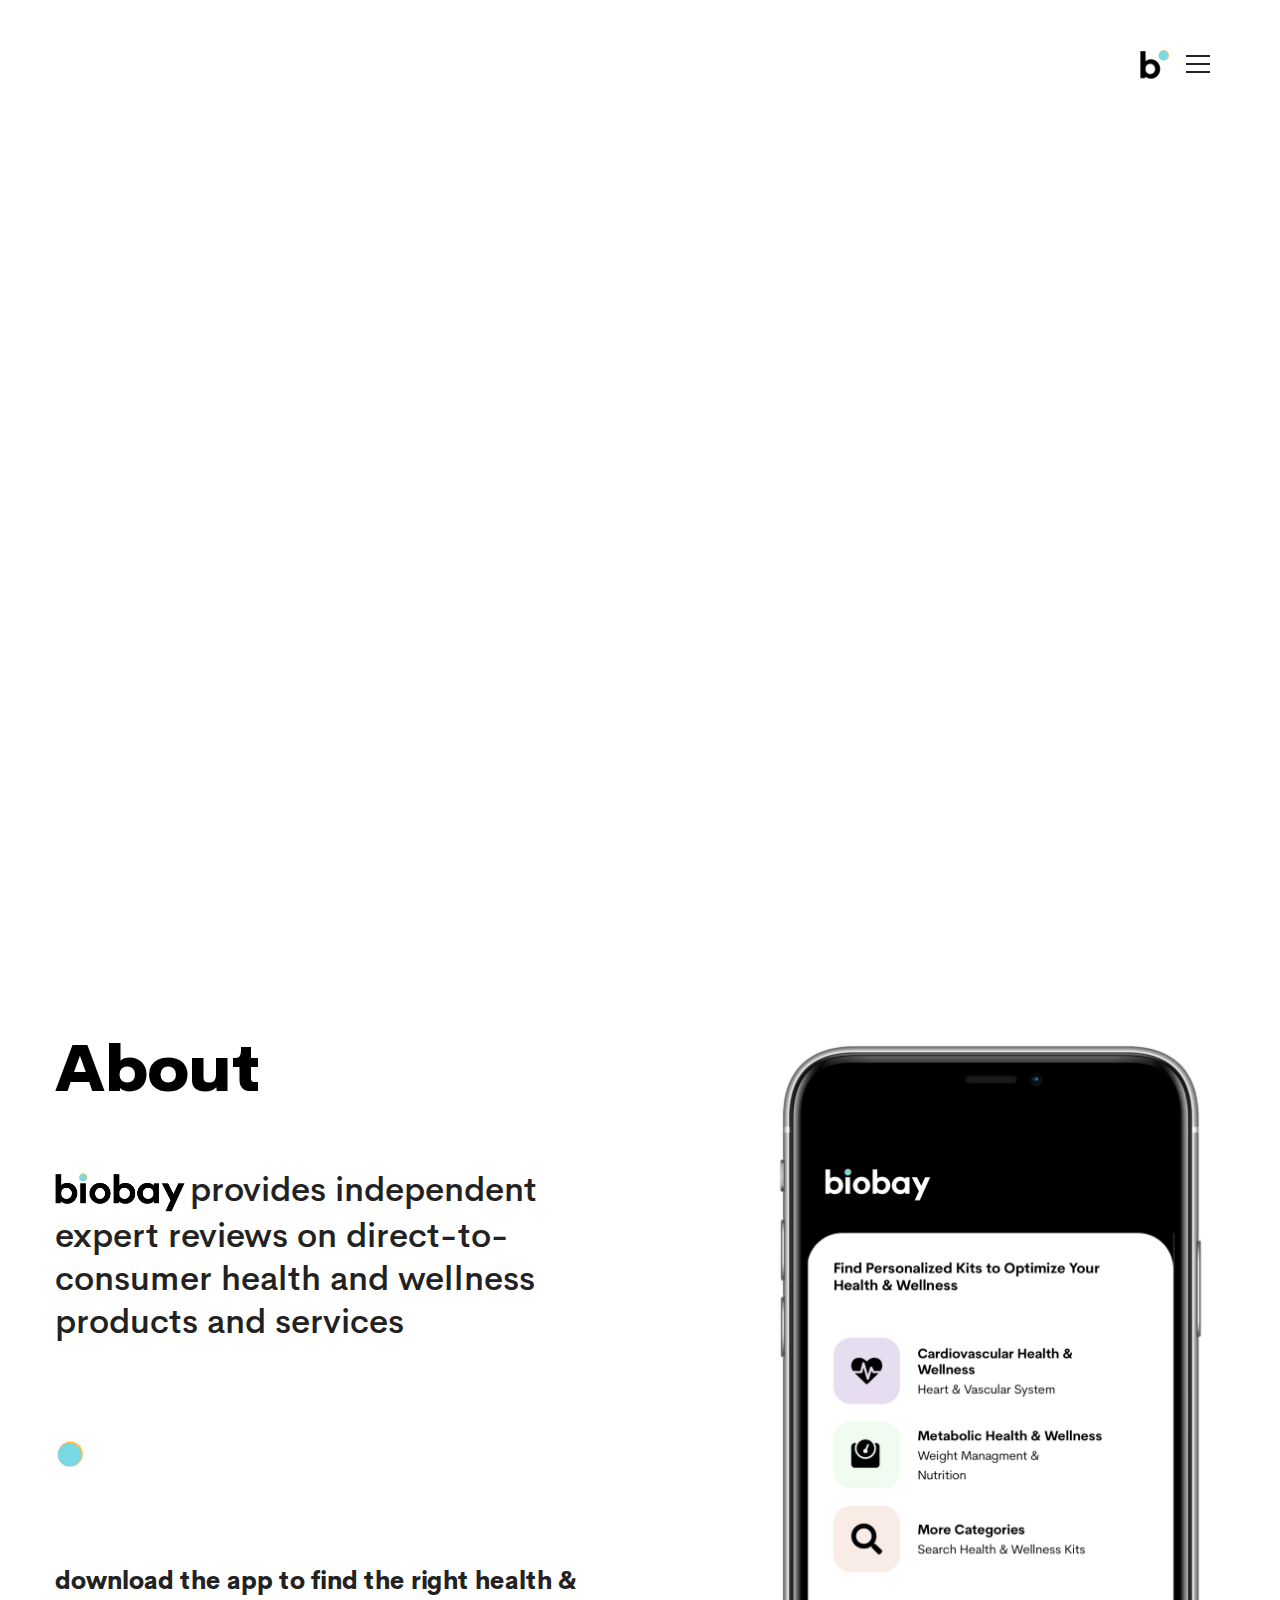
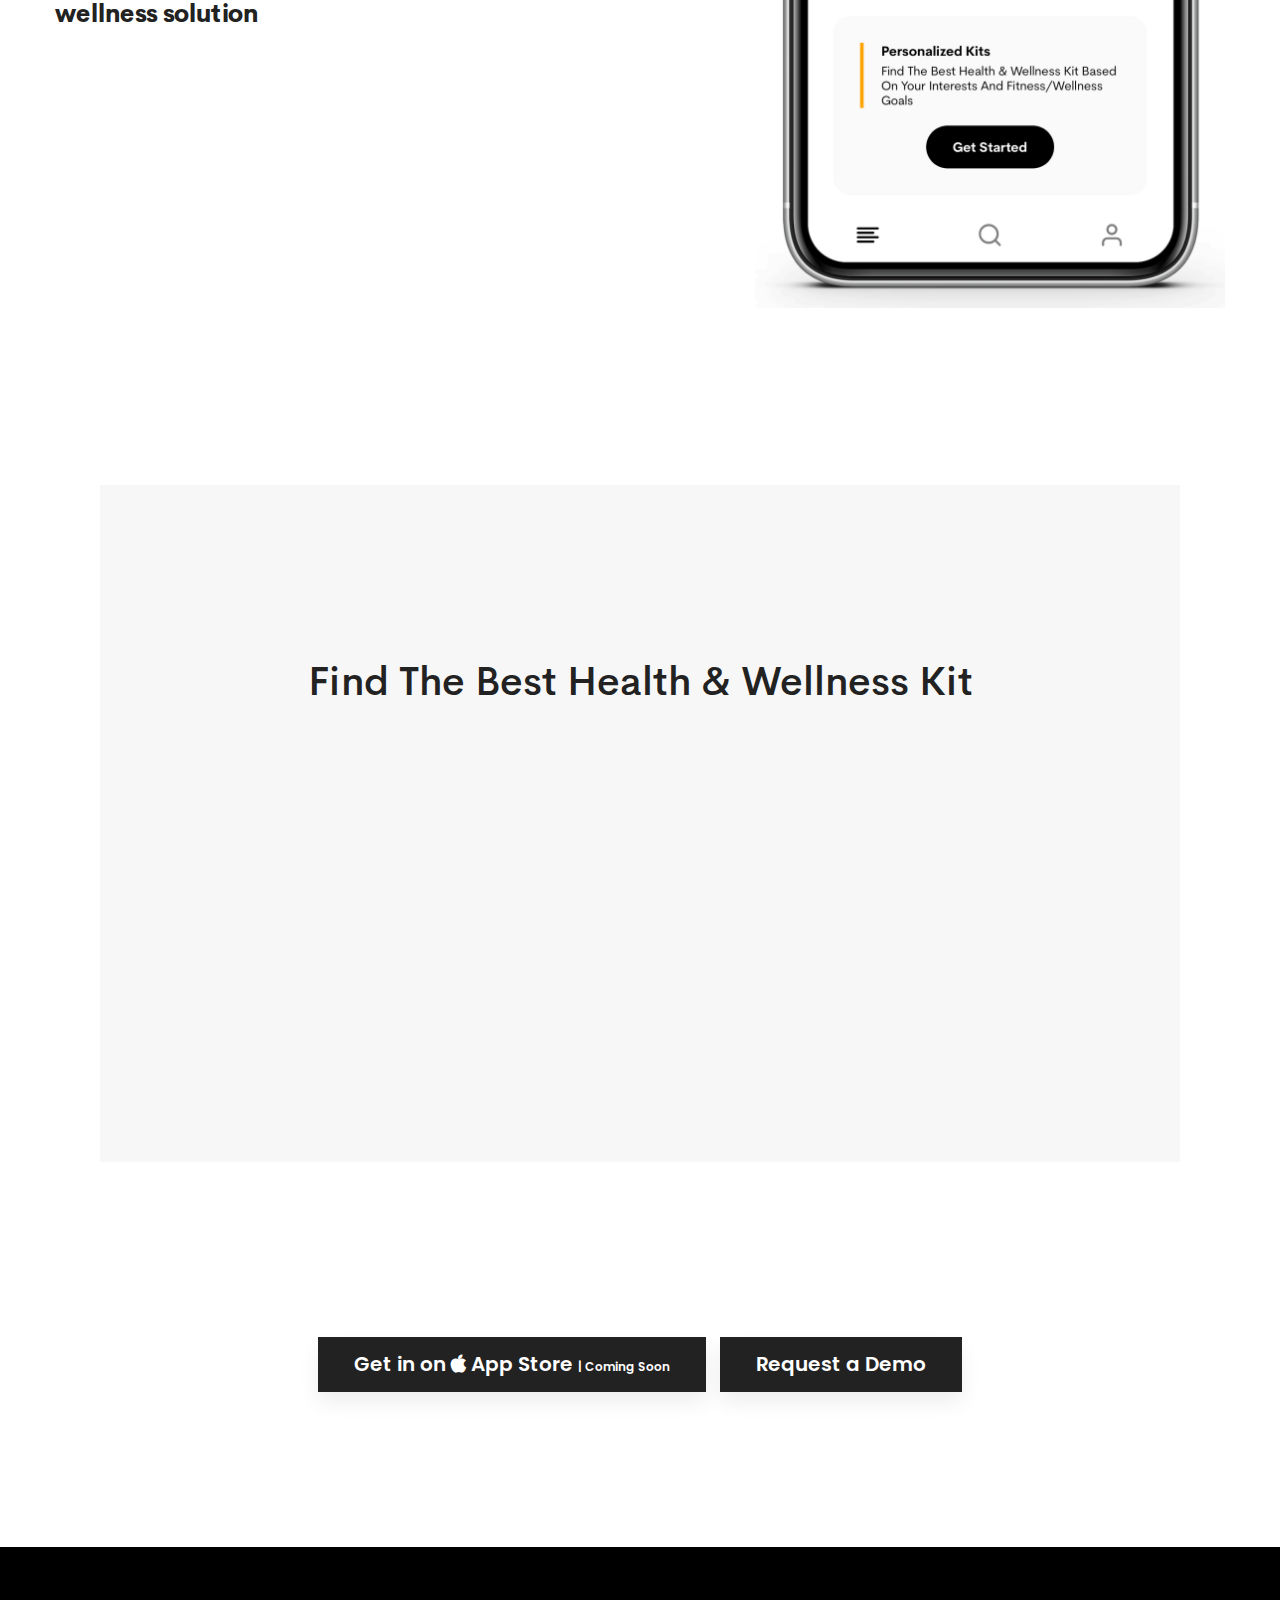
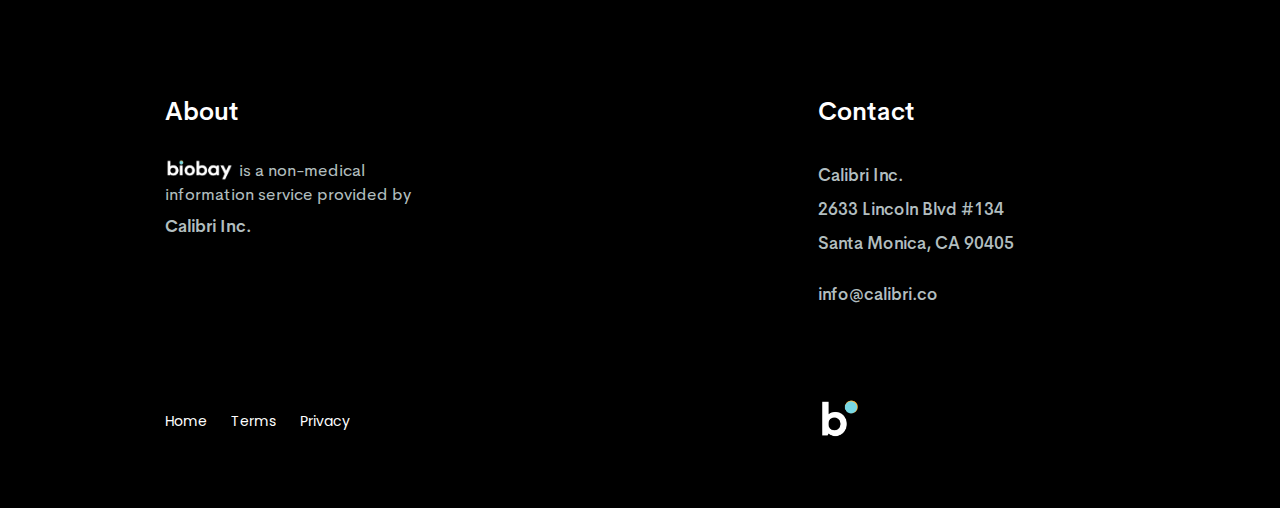
==== commit 8e438612: "Update index.html" ====
--- a/index.html
+++ b/index.html
@@ -212,8 +212,8 @@
         <!-- End Slider Area -->
 
           <main class="page-content">
-            <div class="brook-icon-boxes-area plr--100 plr_lg--50 plr_md--50 plr_sm--5" style="background:white">
-                <div id ='product'style="background:white" >
+            <div class="brook-icon-boxes-area plr--100 plr_lg--50 plr_md--50 plr_sm--5" style="background:white; padding-left:0px; padding-right:0px">
+                <div class="ptb--150 ptb-md--80 ptb-sm--80 bg_color--15" id ='product'style="background:white" >
 
                 <div class="container" >
                   <div class="row">
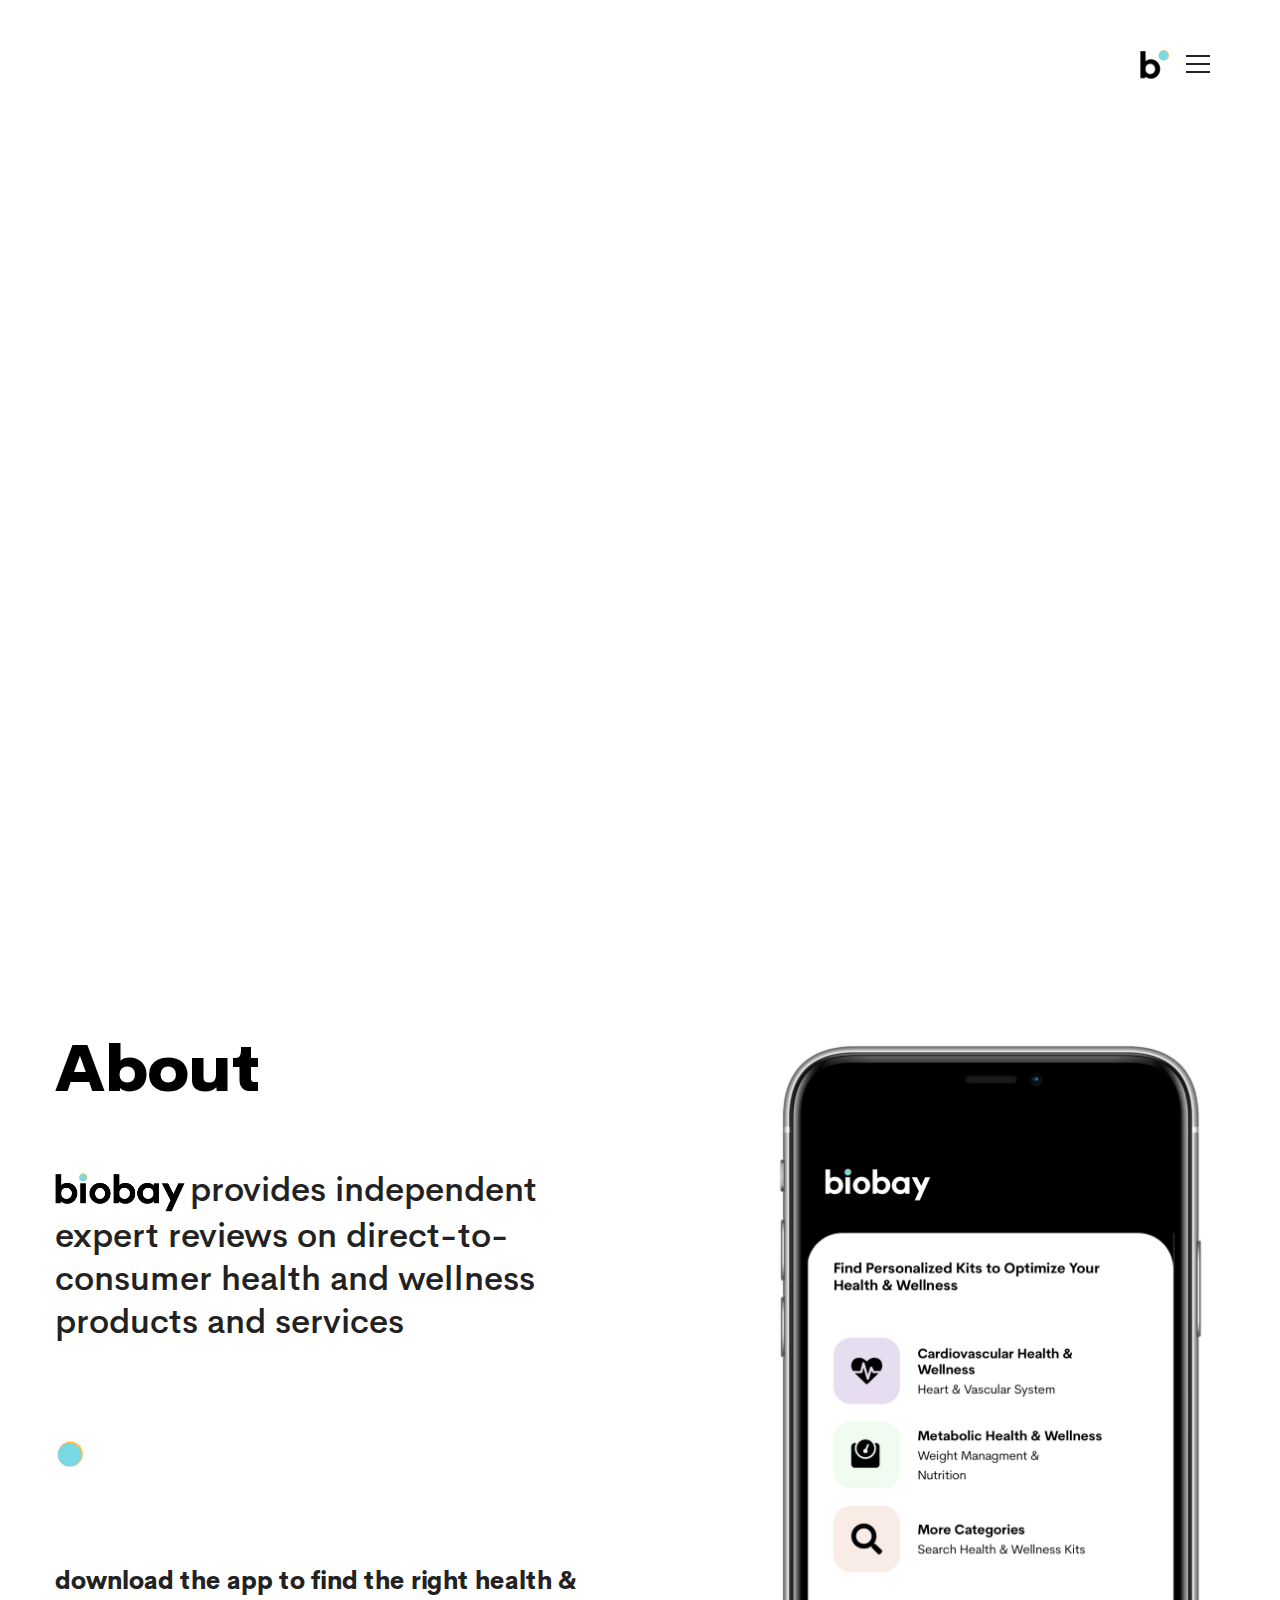
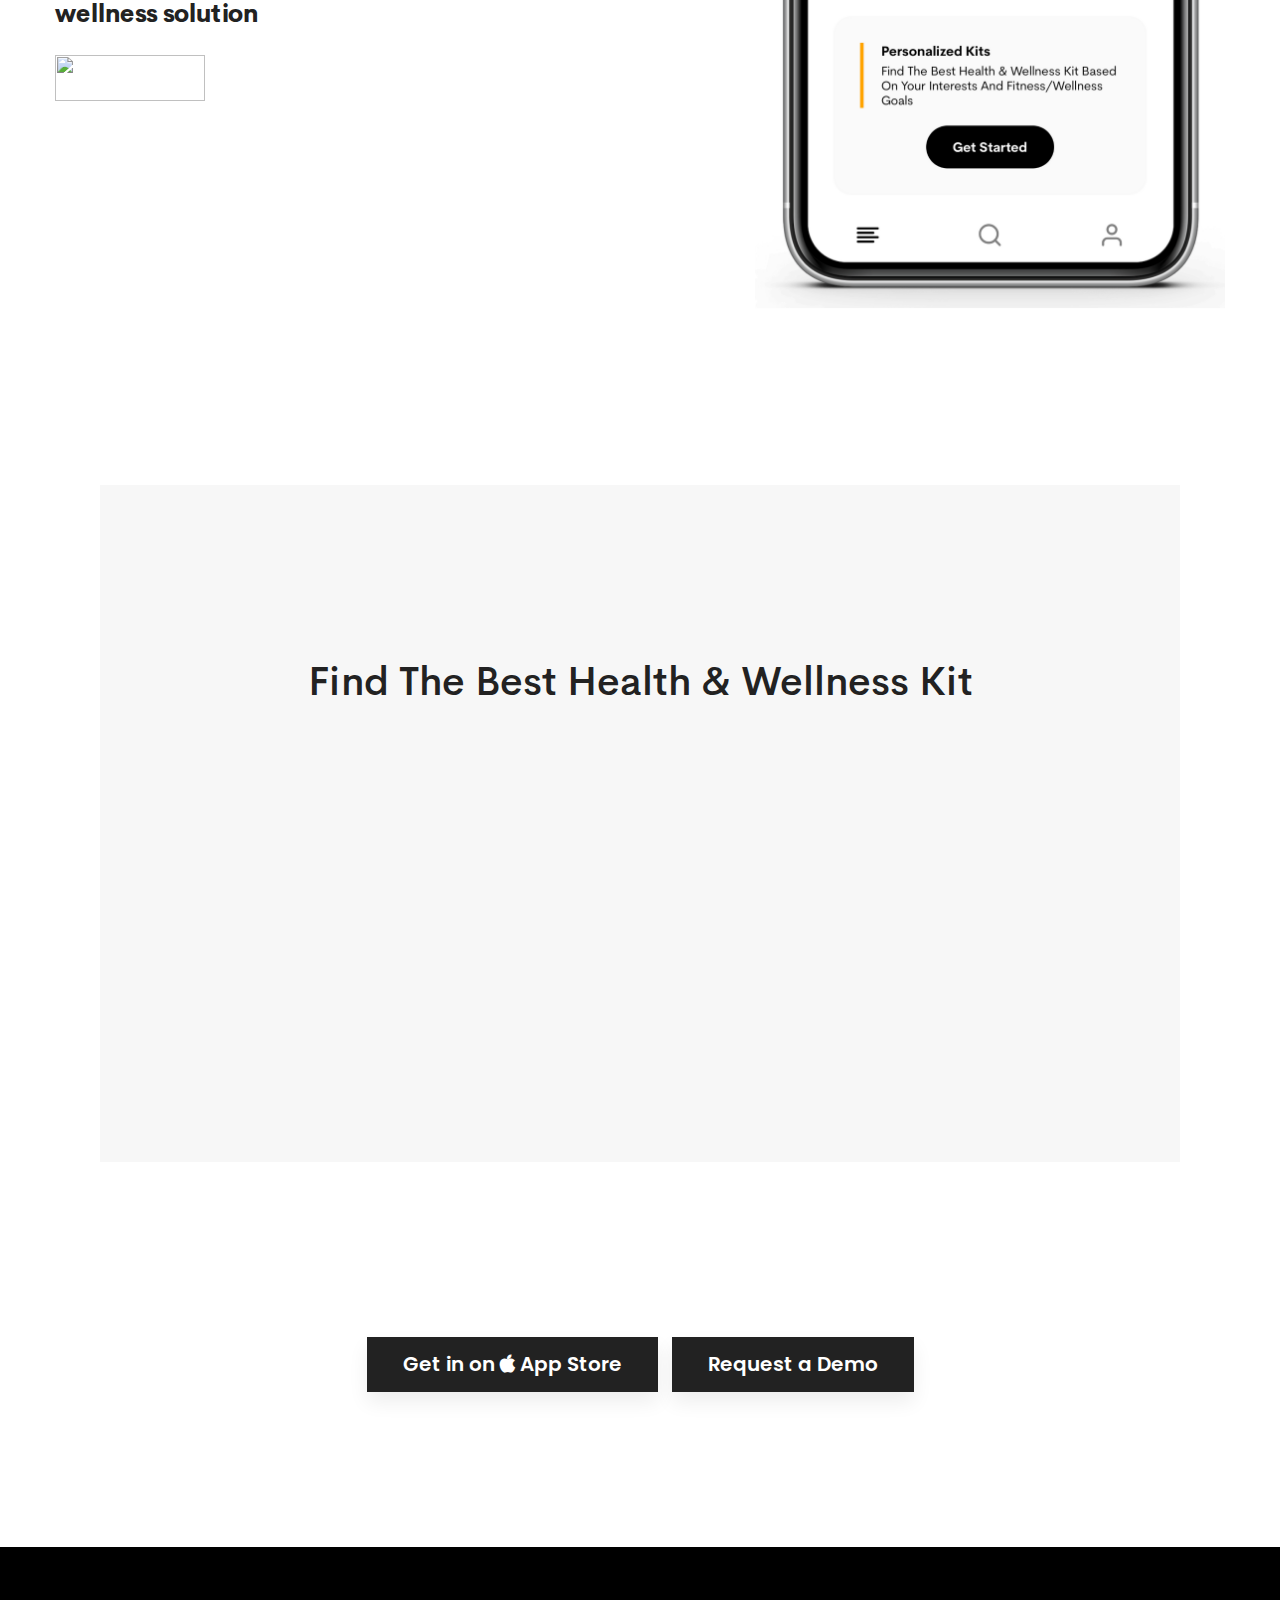
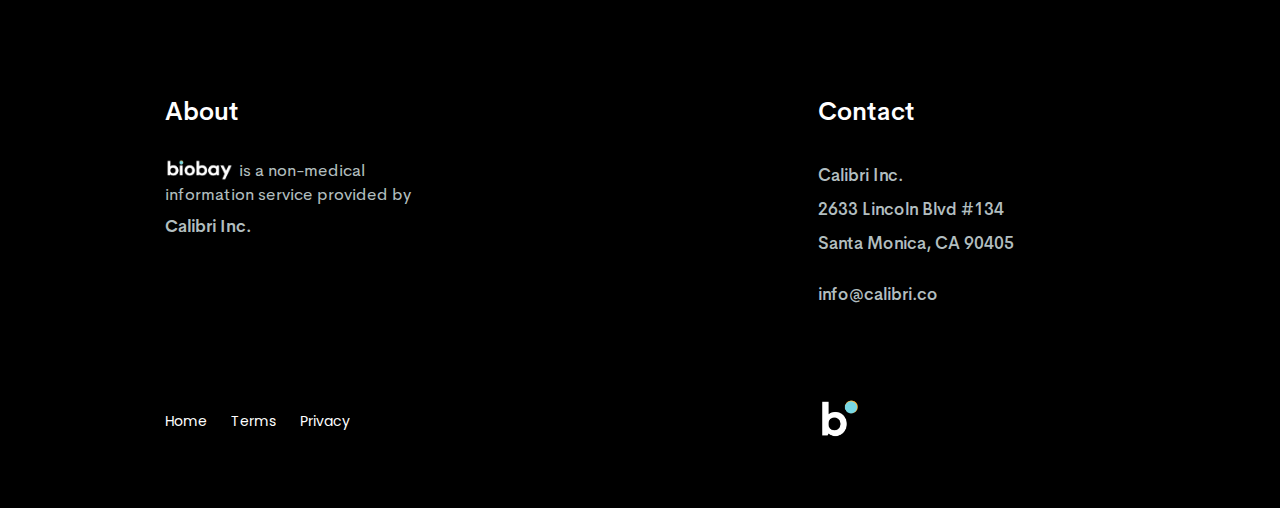
==== commit 1f53e417: "Update index.html" ====
--- a/index.html
+++ b/index.html
@@ -227,6 +227,7 @@
                                     <img src="img/ball.png" style="width:30px;height:30px">
                                   </div><br> <br> <br> <br>
                                   <h3 class="heading heading-h2 " style=";width:80%"> <span  style="font-family:CerebriSans; line-height: 33px;letter-spacing: 0px;font-weight: 800;font-size:24px; "> download the app to find the right health & wellness solution</span></h3><br>
+                                  <a href="https://apps.apple.com/us/app/biobay/id1544619555"> <img src="img/ios.png" style="width:150px; height:46px; margin-right:10px "> </a>
                         </div>
                           </div>
                       </div>
@@ -329,8 +330,8 @@
             <div class="brook-testimonial-area ptb--150 ptb-md--80 ptb-sm--80 slick-arrow-hover" >
 
                   <div class="col-md-12" align="center" style="margin-top:20px;" id='download'>
-                    <a class="brook-btn bk-btn-dark btn-sd-size  space-between" href="#"><span style="font-size:20px; color:white ">Get in on <i class="fab fa-apple"></i>
-                      App Store <span style="font-size:12px">| Coming Soon</span><span></a>
+                    <a class="brook-btn bk-btn-dark btn-sd-size  space-between" href="https://apps.apple.com/us/app/biobay/id1544619555"><span style="font-size:20px; color:white ">Get in on <i class="fab fa-apple"></i>
+                      App Store <span></a>
                     <a class="brook-btn bk-btn-dark btn-sd-size space-between" href="mailto:info@calibri.co?subject=Demo" ><span style="font-size:20px; color:white ">Request a Demo </span></a></div>
             </div>
             </main>
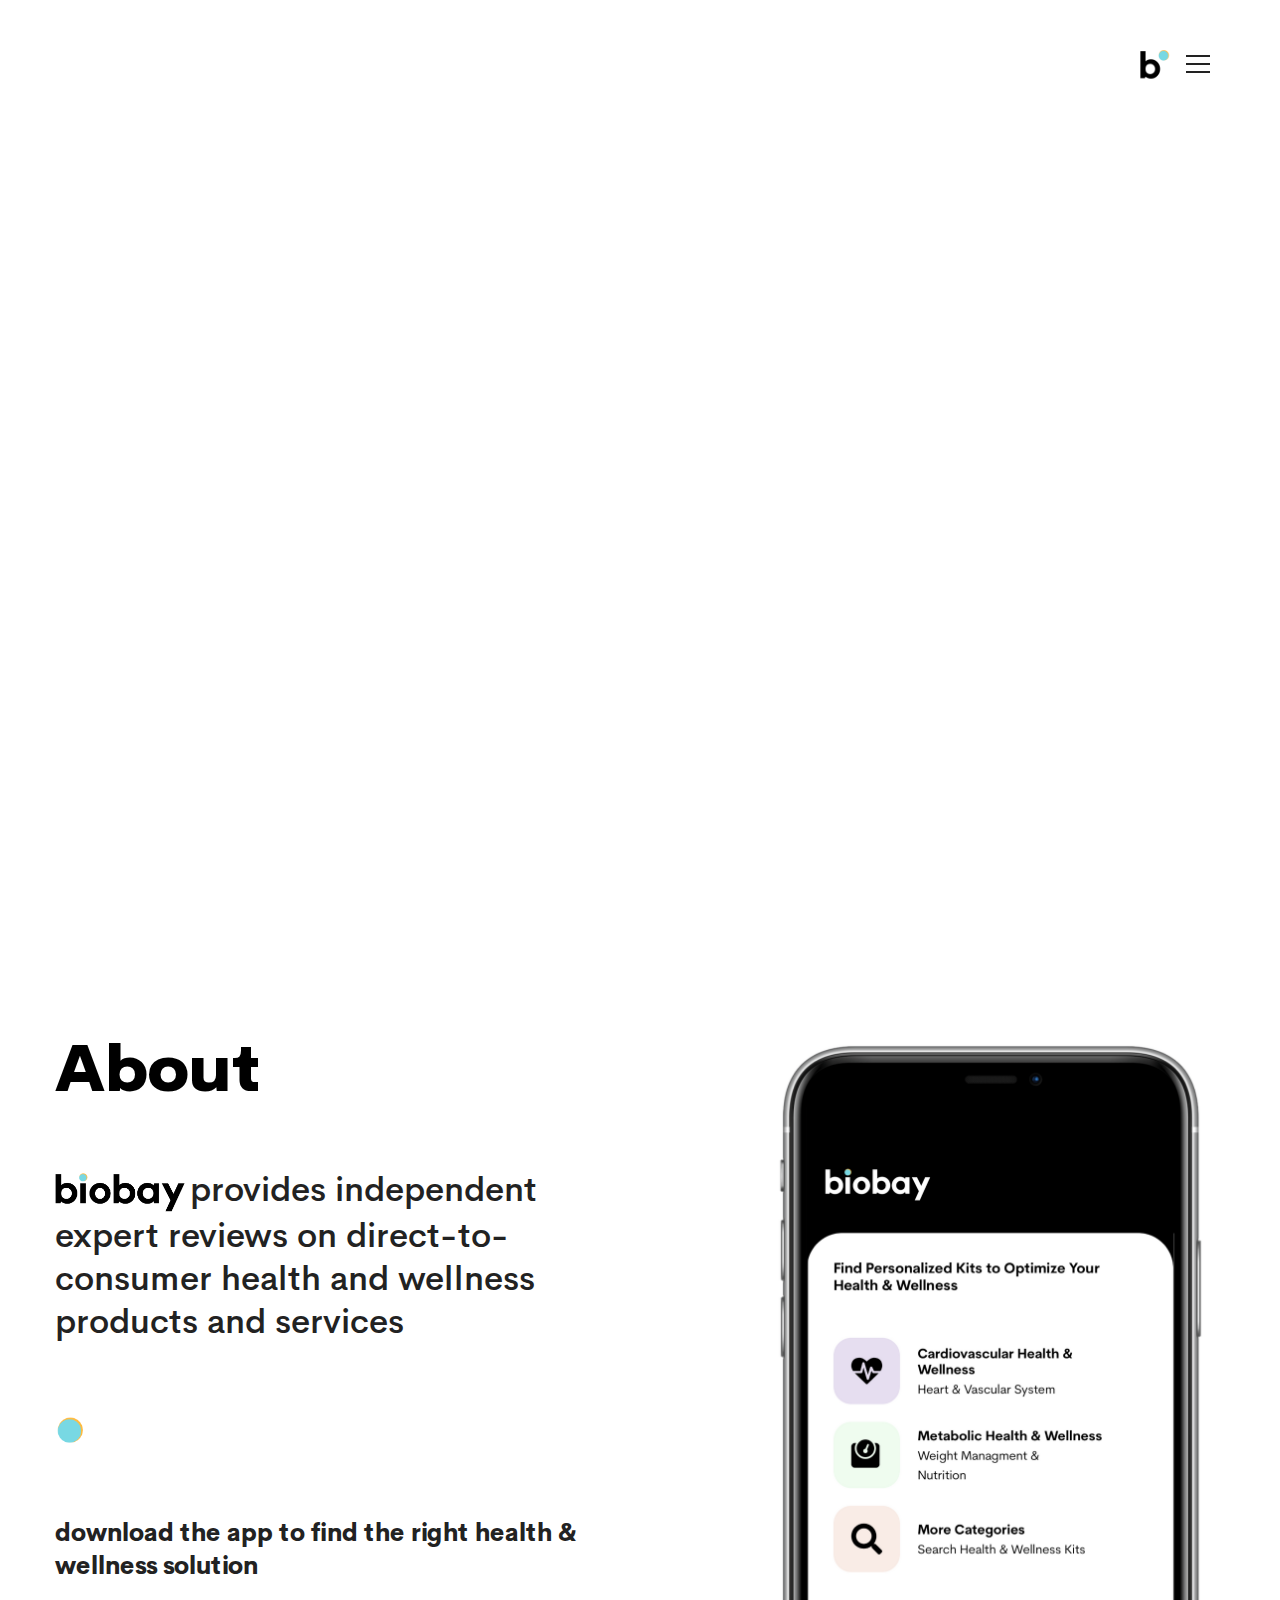
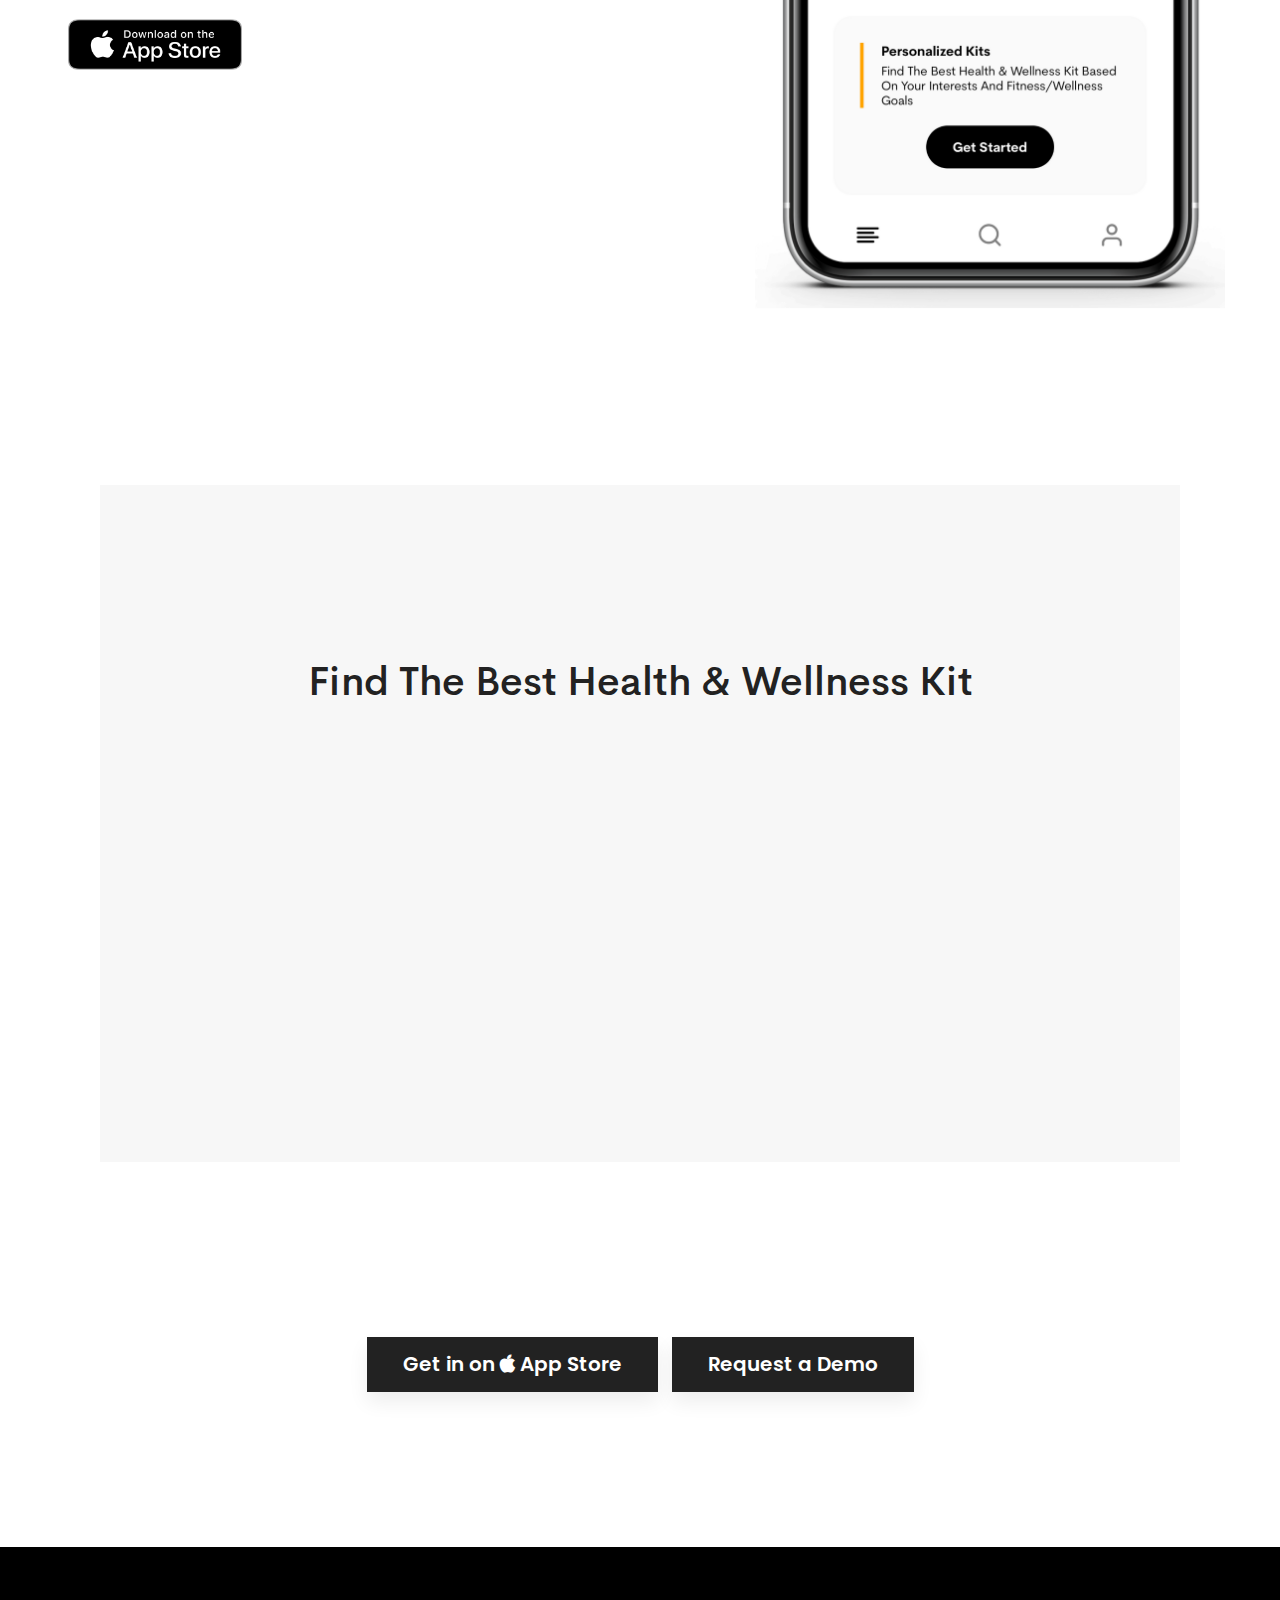
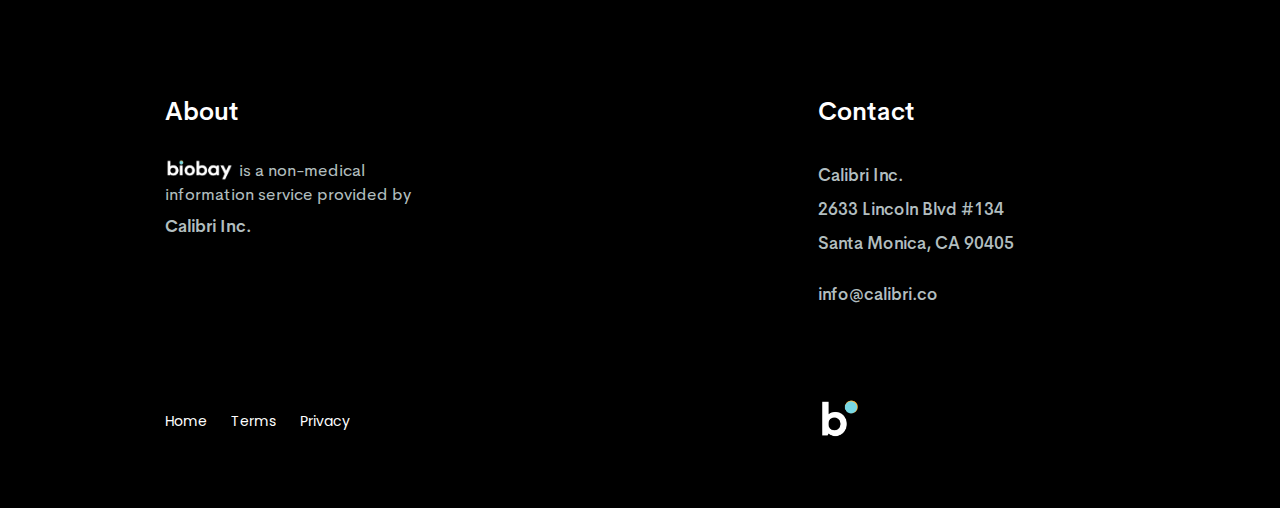
==== commit 29665620: "Update index.html" ====
--- a/index.html
+++ b/index.html
@@ -222,12 +222,12 @@
                               <h3 class="heading heading-h6 third-color "><span style="font-size: 65px; line-height: 70px; font-weight: 900;; color:black;font-family:CerebriSans">About</span></h3><br>
                               <div class="title mt--40 mb--50" >
                                   <h3 class="heading heading-h2 " style=";width:80%"> <span  style="font-size: 34px; line-height: 43px; font-weight: 500; color: #222222; letter-spacing: 0px;font-family:CerebriSans">
-                                    <img src="img/biobay.png" style="width:135px;height:43px; position:relative; top:-2px; padding-right:5px">provides independent expert reviews on direct-to-consumer health and wellness products and services </span></h3><br> <br> <br> <br>
+                                    <img src="img/biobay.png" style="width:135px;height:43px; position:relative; top:-2px; padding-right:5px">provides independent expert reviews on direct-to-consumer health and wellness products and services </span></h3><br> <br> <br> 
                                   <div >
                                     <img src="img/ball.png" style="width:30px;height:30px">
-                                  </div><br> <br> <br> <br>
+                                  </div><br> <br> <br> 
                                   <h3 class="heading heading-h2 " style=";width:80%"> <span  style="font-family:CerebriSans; line-height: 33px;letter-spacing: 0px;font-weight: 800;font-size:24px; "> download the app to find the right health & wellness solution</span></h3><br>
-                                  <a href="https://apps.apple.com/us/app/biobay/id1544619555"> <img src="img/ios.png" style="width:150px; height:46px; margin-right:10px "> </a>
+                                  <a href="https://apps.apple.com/us/app/biobay/id1544619555"> <img src="img/ios.png" style="width:200px; height:75px; "> </a>
                         </div>
                           </div>
                       </div>
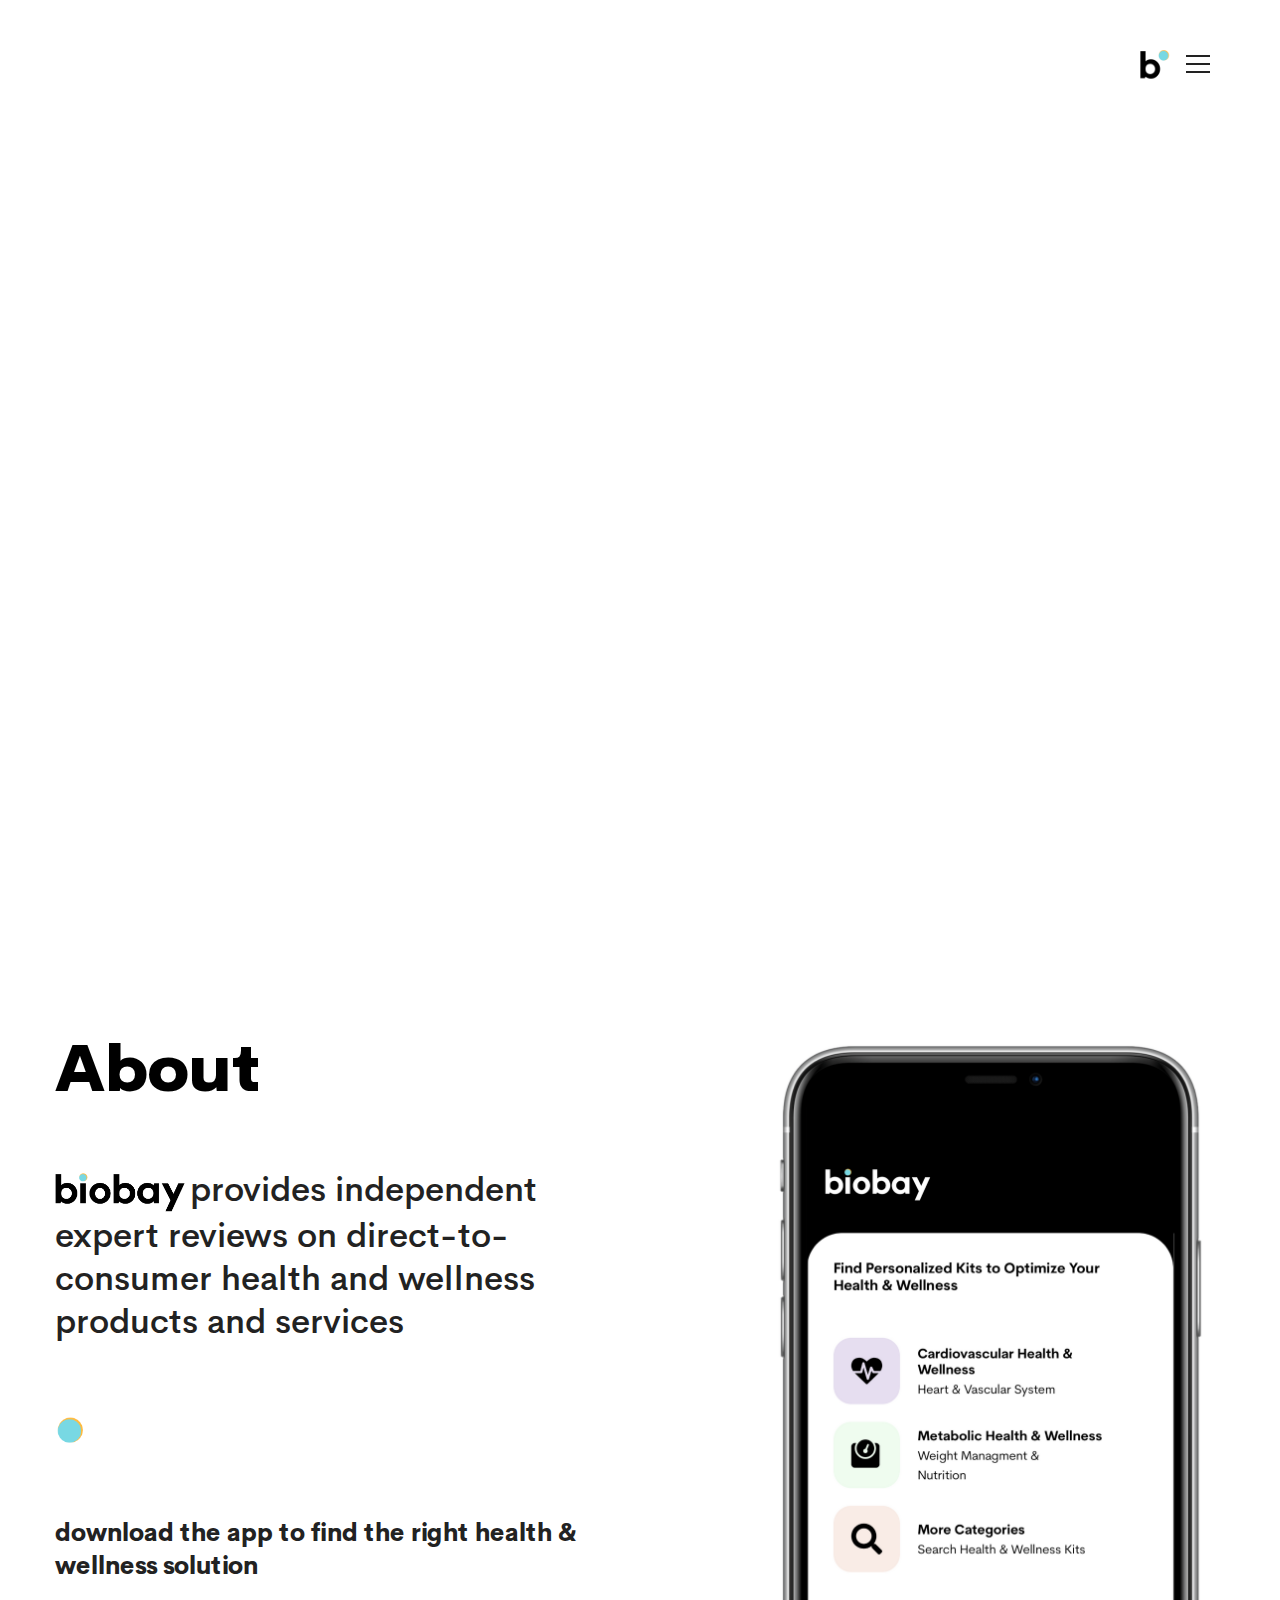
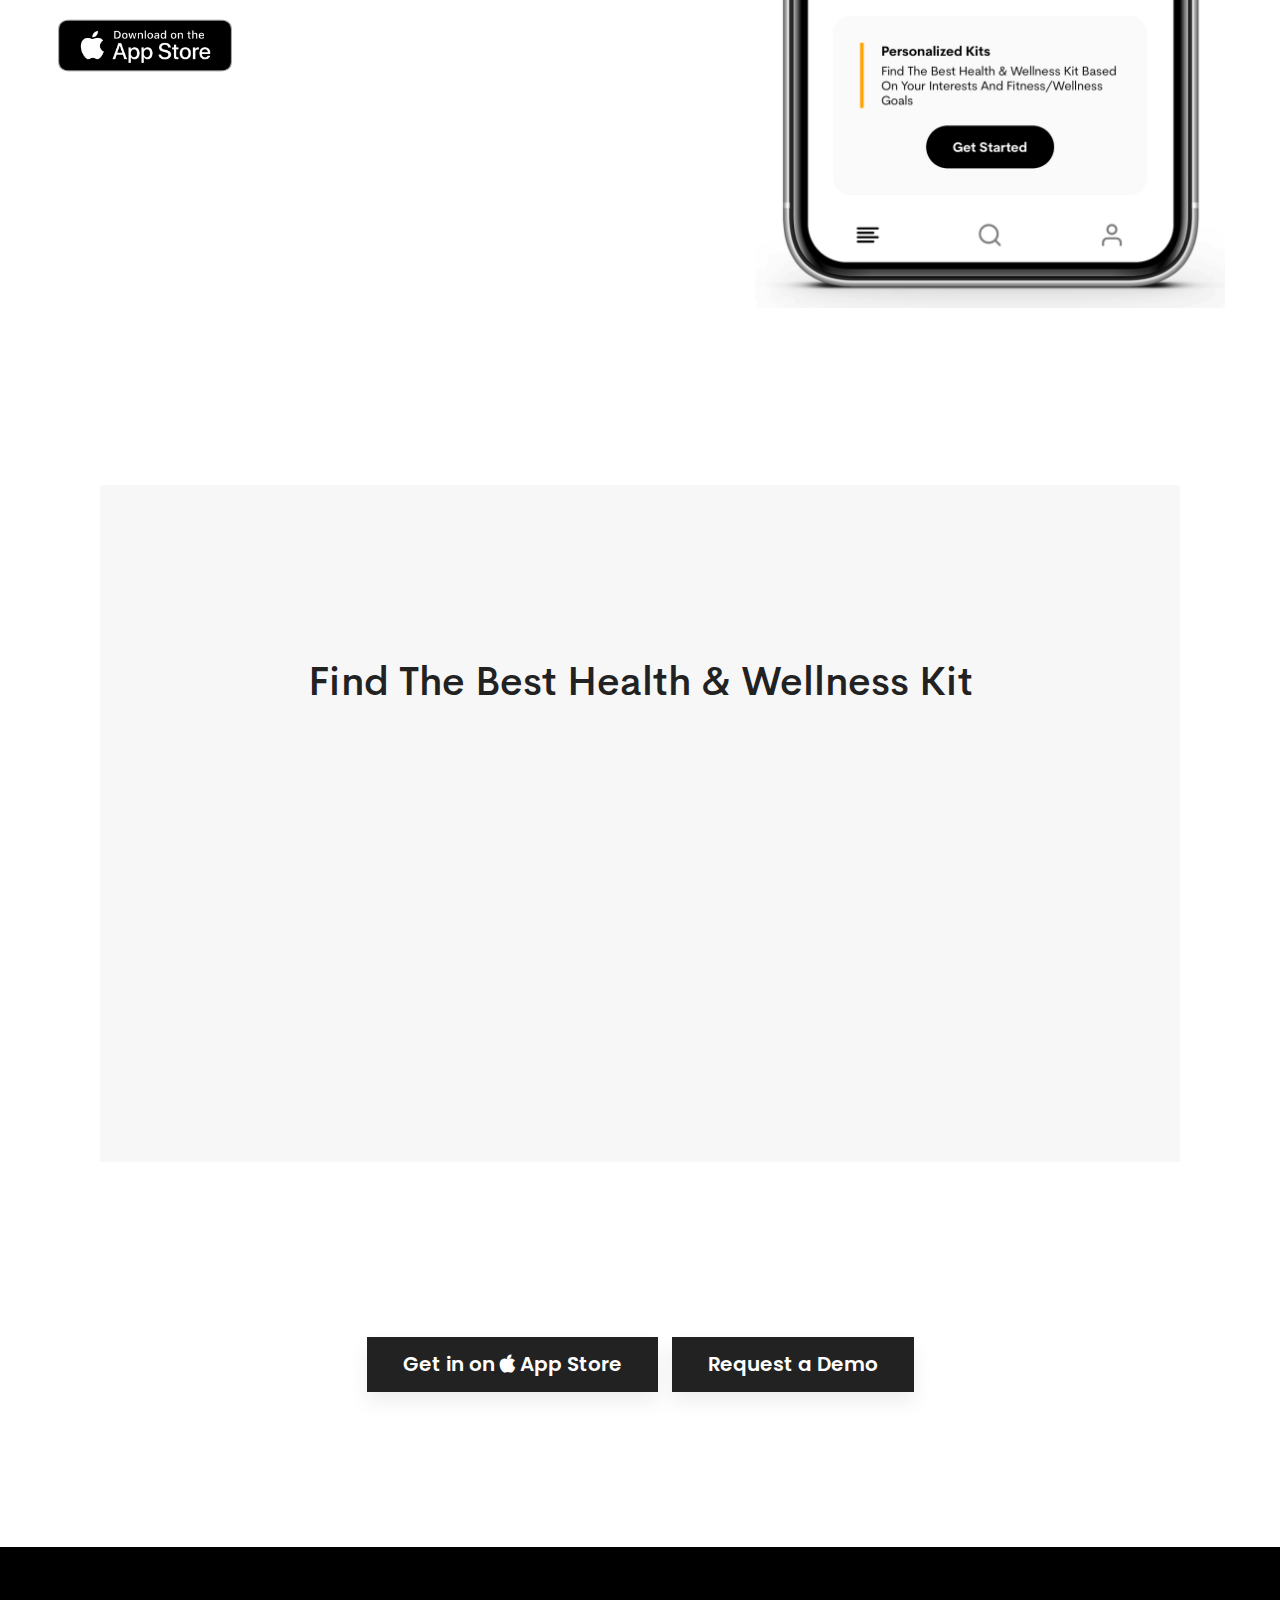
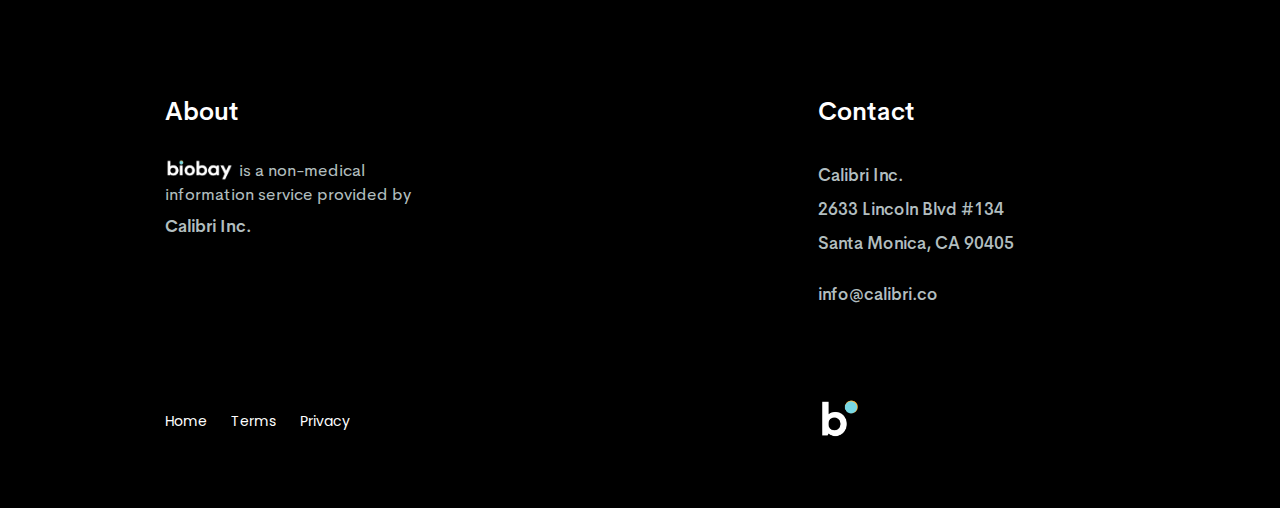
==== commit 1069ea44: "Update index.html" ====
--- a/index.html
+++ b/index.html
@@ -178,7 +178,7 @@
 
                             <!-- LAYER NR. 9 -->
                             <div class="tp-caption  " id="slide-22-layer-3" data-x="['left','left','left','left']"
-                                data-hoffset="['150','150','30','49']" data-y="['top','top','top','top']" data-voffset="['125','125','125','66']"
+                                data-hoffset="['150','150','100','100']" data-y="['top','top','top','top']" data-voffset="['250','250','250','100']"
                                 data-fontsize="['120','90','60','40']" data-lineheight="['150','112','75','50']"
                                 data-width="['470','470','288','288']" data-height="none" data-whitespace="normal"
                                 data-type="text" data-basealign="slide" data-responsive_offset="off" data-responsive="off"
@@ -227,7 +227,7 @@
                                     <img src="img/ball.png" style="width:30px;height:30px">
                                   </div><br> <br> <br> 
                                   <h3 class="heading heading-h2 " style=";width:80%"> <span  style="font-family:CerebriSans; line-height: 33px;letter-spacing: 0px;font-weight: 800;font-size:24px; "> download the app to find the right health & wellness solution</span></h3><br>
-                                  <a href="https://apps.apple.com/us/app/biobay/id1544619555"> <img src="img/ios.png" style="width:200px; height:75px; "> </a>
+                                  <a href="https://apps.apple.com/us/app/biobay/id1544619555"> <img src="img/ios.png" style="width:200px; height:77px; position:relative; left:-10px"> </a>
                         </div>
                           </div>
                       </div>
